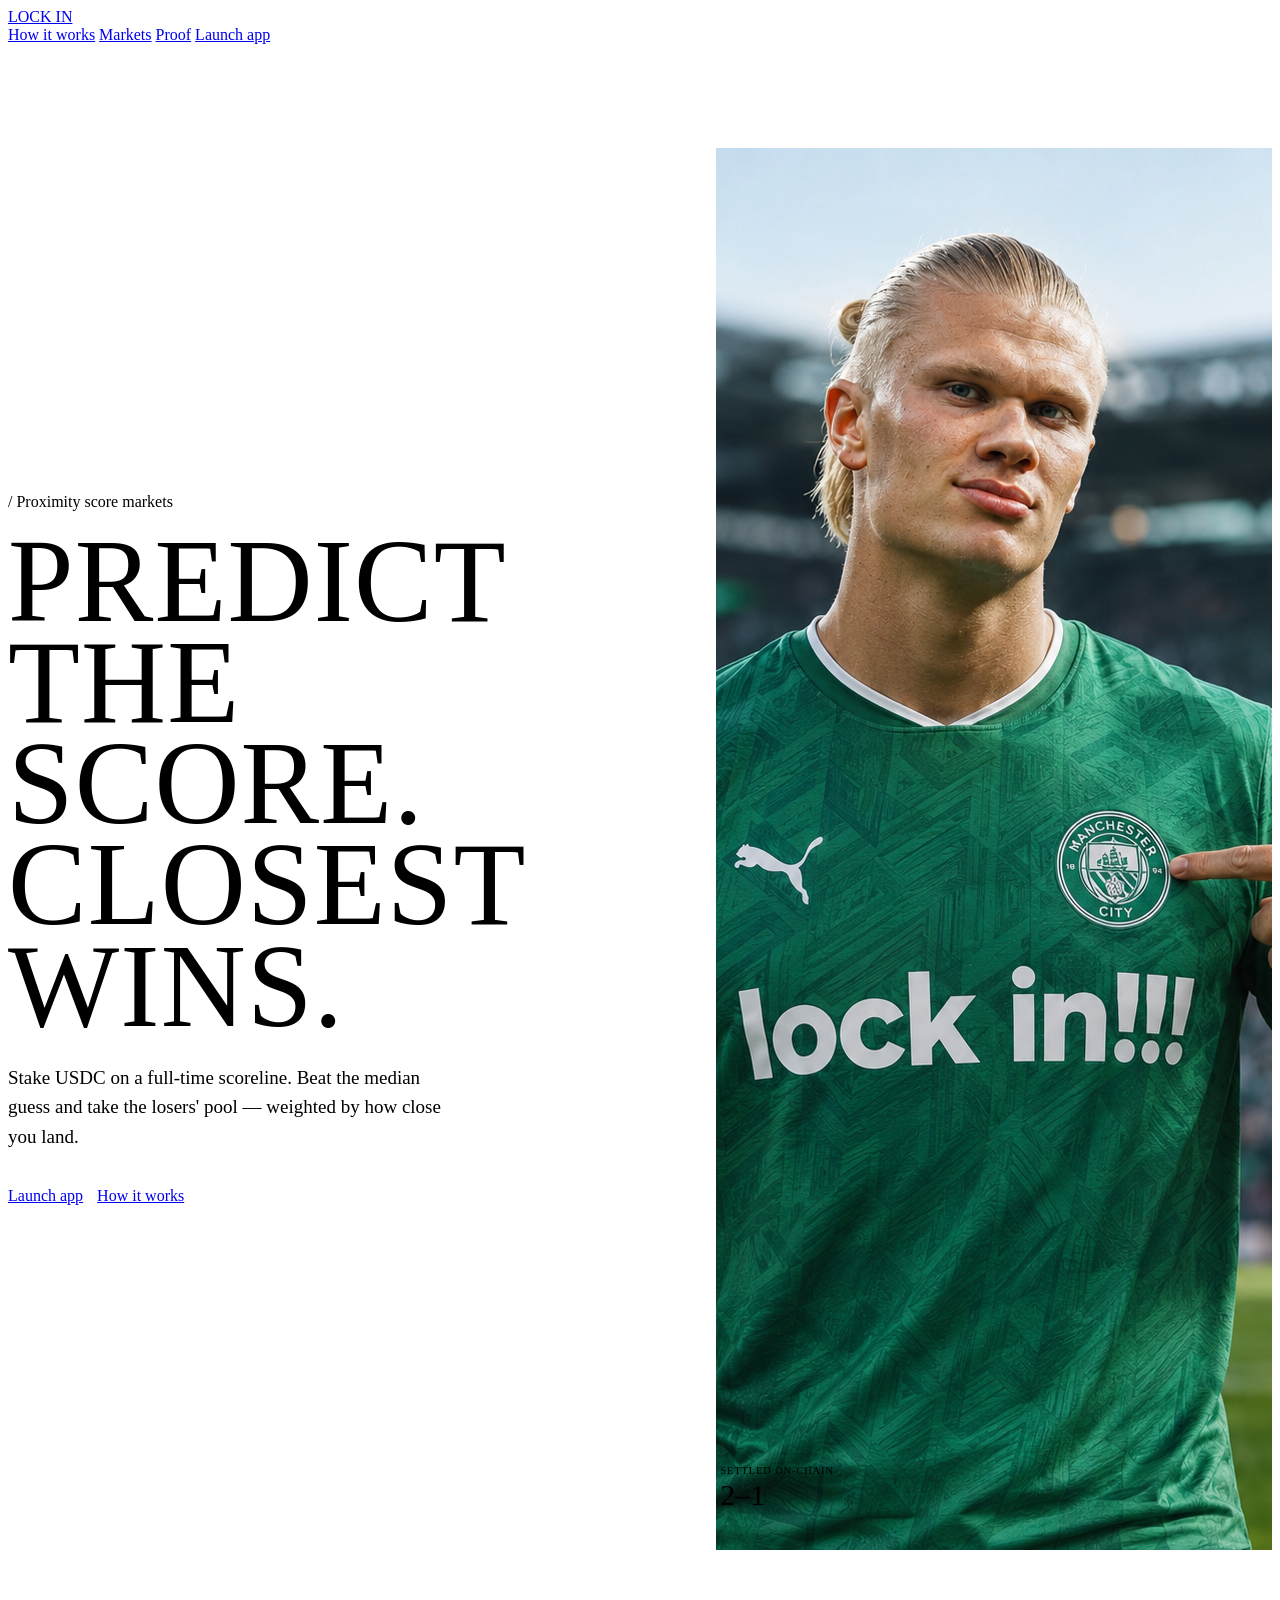
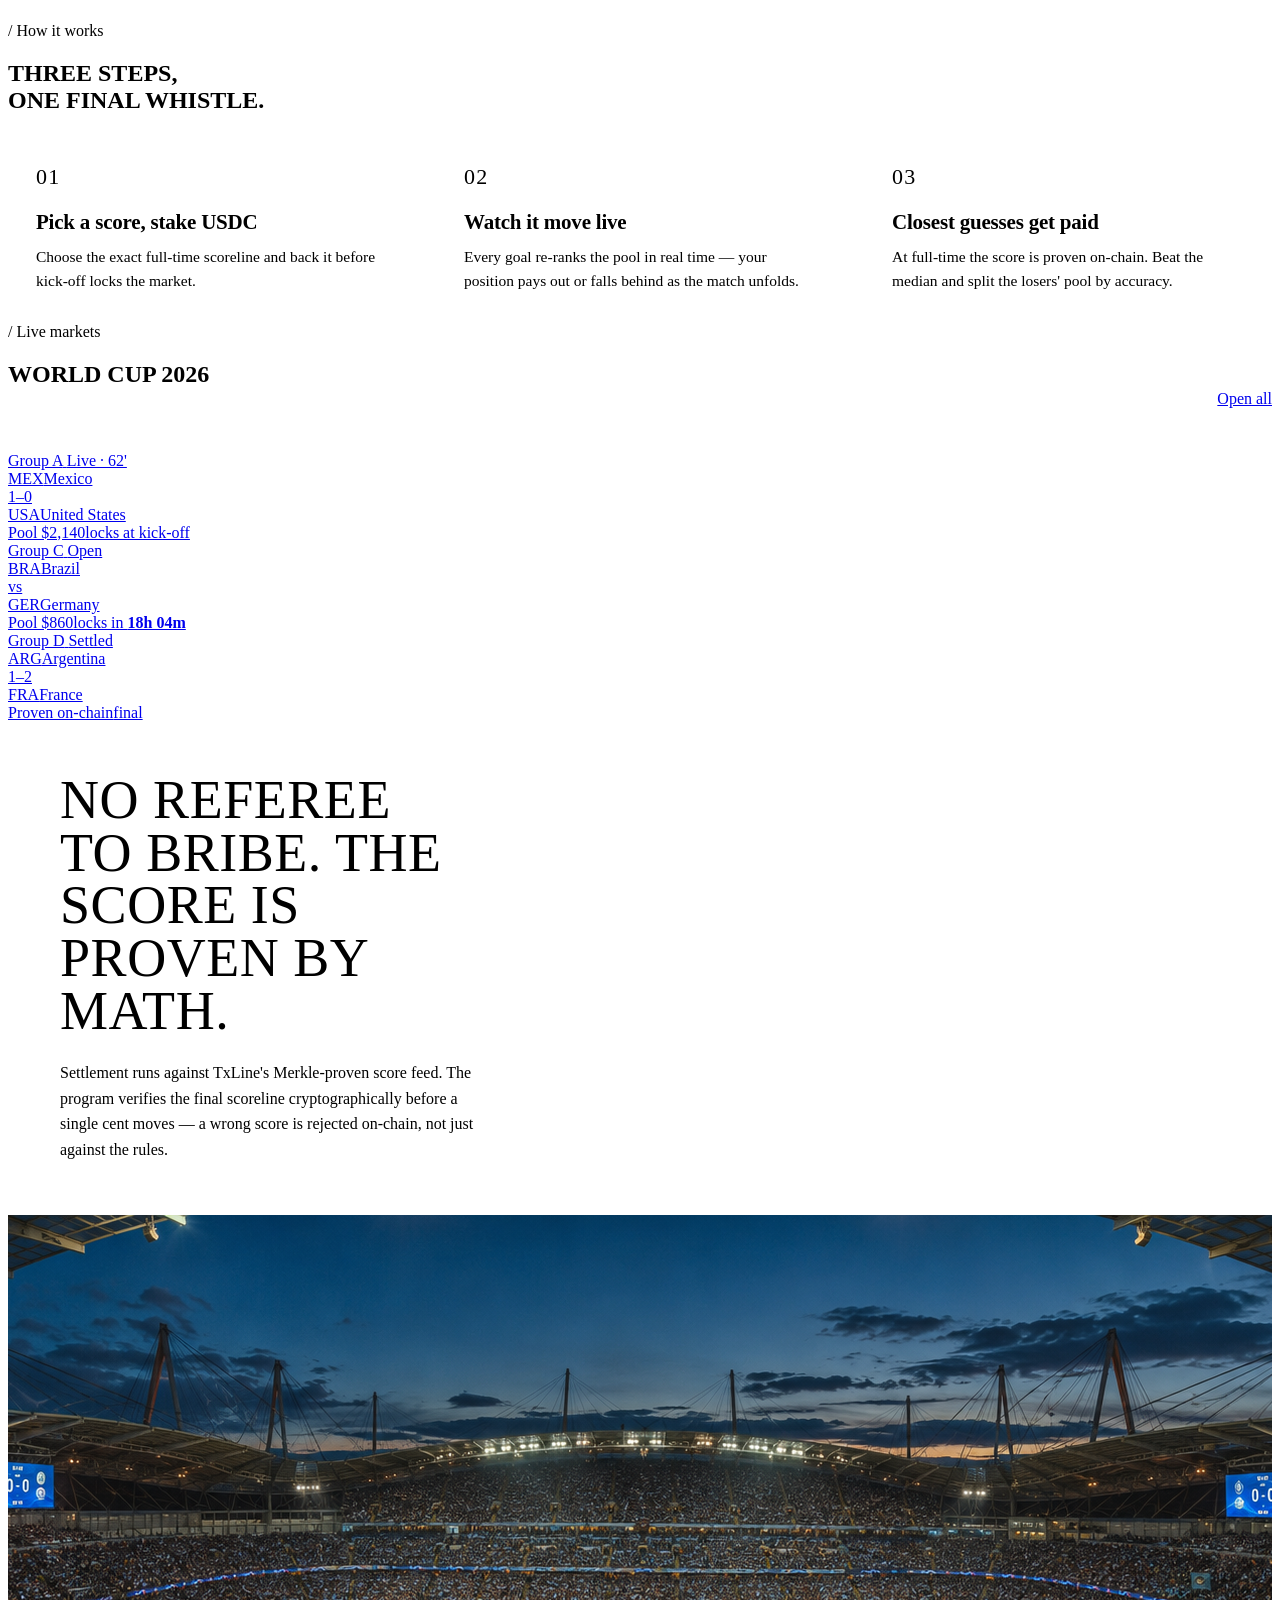
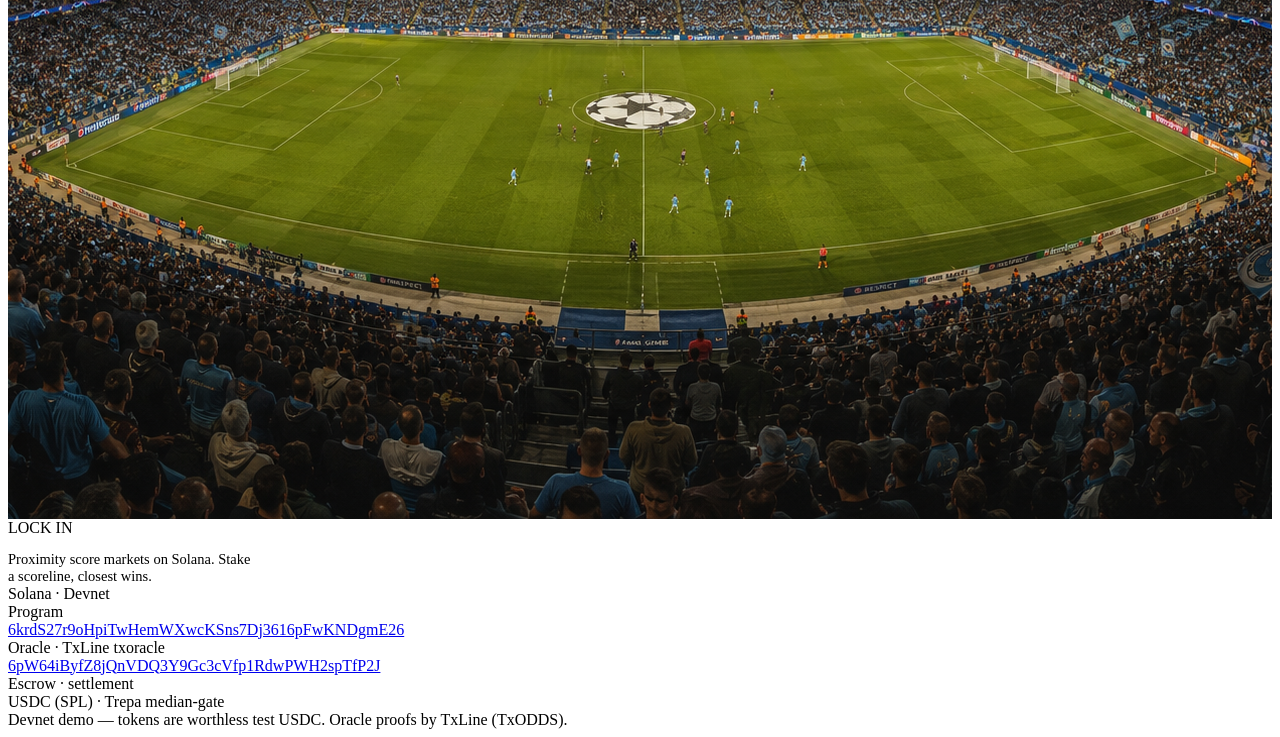
==== app/ui/index.html @ bae4a002 "Add hero + banner images, wire into landing - app/ui/img/hero.png (lock-in kit player) -> hero, 4:5 " ====
<!DOCTYPE html>
<html lang="en">
<head>
<meta charset="UTF-8">
<meta name="viewport" content="width=device-width, initial-scale=1.0">
<title>Lock In — predict the score, closest wins the pool</title>
<meta name="description" content="Stake USDC on a full-time football scoreline. Beat the median guess and win the losers' pool — settled trustlessly on Solana.">
<link rel="preconnect" href="https://fonts.googleapis.com">
<link rel="preconnect" href="https://api.fontshare.com" crossorigin>
<link href="https://fonts.googleapis.com/css2?family=Bebas+Neue&family=IBM+Plex+Mono:wght@400;500&display=swap" rel="stylesheet">
<link href="https://api.fontshare.com/v2/css?f[]=clash-display@400,500,600,700&display=swap" rel="stylesheet">
<link rel="stylesheet" href="style.css">
<style>
  /* ---------- hero ---------- */
  .hero{
    display:grid;grid-template-columns:1.08fr .92fr;gap:56px;align-items:center;
    padding:clamp(56px,9vw,104px) 0 clamp(40px,6vw,72px);
  }
  @media(max-width:880px){.hero{grid-template-columns:1fr;gap:36px;padding-top:52px;}}
  .hero h1{
    font-family:var(--display);font-weight:400;
    font-size:clamp(56px,9.2vw,124px);line-height:.86;letter-spacing:.01em;margin:20px 0 0;
  }
  .hero h1 .accent{color:var(--accent);}
  .hero .lede{
    color:var(--muted);font-size:clamp(16px,1.6vw,19px);line-height:1.55;
    margin:26px 0 0;max-width:440px;
  }
  .hero .cta-row{display:flex;gap:14px;flex-wrap:wrap;margin-top:36px;}
  .hero-art{position:relative;}
  .hero-art .ph{min-height:340px;}
  .hero-shot{width:100%;aspect-ratio:4/5;object-fit:cover;object-position:50% 30%;border-radius:var(--radius-lg);display:block;border:1px solid var(--line);}
  .banner-shot{width:100%;aspect-ratio:16/7;object-fit:cover;object-position:50% 42%;border-radius:var(--radius-lg);display:block;border:1px solid var(--line);}
  .hero-art .float-stat{
    position:absolute;left:-14px;bottom:26px;background:var(--surface);
    border:1px solid var(--line-2);border-radius:14px;padding:14px 18px;
  }
  .hero-art .float-stat .k{font-family:var(--mono);font-size:10.5px;letter-spacing:.08em;text-transform:uppercase;color:var(--muted);}
  .hero-art .float-stat .v{font-family:var(--display);font-size:30px;line-height:1;margin-top:4px;}
  .hero-art .float-stat .v .u{color:var(--accent);}
  @media(max-width:880px){.hero-art .float-stat{left:auto;right:16px;}}

  /* ---------- how it works ---------- */
  .steps{display:grid;grid-template-columns:repeat(3,1fr);gap:20px;}
  @media(max-width:820px){.steps{grid-template-columns:1fr;}}
  .step{background:var(--surface);border:1px solid var(--line);border-radius:var(--radius-lg);padding:30px 28px;}
  .step .n{font-family:var(--display);font-size:22px;color:var(--accent);letter-spacing:.06em;}
  .step h3{font-family:var(--sans);font-weight:600;font-size:21px;margin:20px 0 10px;letter-spacing:-.01em;}
  .step p{color:var(--muted);font-size:15.5px;line-height:1.55;margin:0;}

  /* ---------- proof statement ---------- */
  .proof-band{
    display:grid;grid-template-columns:1fr;gap:0;
    background:var(--surface);border:1px solid var(--line);border-radius:var(--radius-lg);
    padding:clamp(30px,5vw,52px);
  }
  .proof-band .big{
    font-family:var(--display);font-size:clamp(30px,4.5vw,54px);line-height:.98;letter-spacing:.01em;max-width:15ch;
  }
  .proof-band .big em{color:var(--accent);font-style:normal;}
  .proof-band p{color:var(--muted);font-size:16px;line-height:1.6;max-width:52ch;margin:22px 0 0;}

  /* section title block */
  .head-row{display:flex;align-items:flex-end;justify-content:space-between;gap:20px;margin-bottom:44px;flex-wrap:wrap;}
</style>
</head>
<body>

<nav class="nav">
  <div class="container nav-inner">
    <a href="index.html" class="logo"><span class="mark"></span>LOCK&nbsp;IN</a>
    <div class="nav-links">
      <a href="#how">How it works</a>
      <a href="#markets">Markets</a>
      <a href="#proof">Proof</a>
      <a class="btn ghost sm" href="app.html">Launch app</a>
    </div>
  </div>
</nav>

<!-- ============ HERO ============ -->
<header class="container hero">
  <div>
    <span class="eyebrow"><span class="tick">/</span> Proximity score markets</span>
    <h1>PREDICT THE<br>SCORE.<br><span class="accent">CLOSEST WINS.</span></h1>
    <p class="lede">Stake USDC on a full-time scoreline. Beat the median guess and take the losers' pool — weighted by how close you land.</p>
    <div class="cta-row">
      <a class="btn" href="app.html">Launch app</a>
      <a class="btn ghost" href="#how">How it works</a>
    </div>
  </div>

  <div class="hero-art reveal">
    <img class="hero-shot" src="img/hero.png" alt="Footballer in a green kit reading lock in" width="1122" height="1402">
    <div class="float-stat">
      <div class="k">Settled on-chain</div>
      <div class="v">2<span class="u">–</span>1</div>
    </div>
  </div>
</header>

<main class="container">

  <!-- ============ HOW IT WORKS ============ -->
  <section class="section" id="how">
    <div class="section-head reveal">
      <span class="eyebrow"><span class="tick">/</span> How it works</span>
      <h2 class="section-title">THREE STEPS,<br>ONE FINAL WHISTLE.</h2>
    </div>
    <div class="steps">
      <div class="step reveal">
        <div class="n">01</div>
        <h3>Pick a score, stake USDC</h3>
        <p>Choose the exact full-time scoreline and back it before kick-off locks the market.</p>
      </div>
      <div class="step reveal">
        <div class="n">02</div>
        <h3>Watch it move live</h3>
        <p>Every goal re-ranks the pool in real time — your position pays out or falls behind as the match unfolds.</p>
      </div>
      <div class="step reveal">
        <div class="n">03</div>
        <h3>Closest guesses get paid</h3>
        <p>At full-time the score is proven on-chain. Beat the median and split the losers' pool by accuracy.</p>
      </div>
    </div>
  </section>

  <!-- ============ MARKETS PREVIEW ============ -->
  <section class="section" id="markets">
    <div class="head-row reveal">
      <div>
        <span class="eyebrow"><span class="tick">/</span> Live markets</span>
        <h2 class="section-title">WORLD CUP 2026</h2>
      </div>
      <a class="btn ghost sm" href="app.html">Open all</a>
    </div>
    <div class="match-grid">

      <a class="match reveal" href="app.html">
        <div class="match-top">
          <span class="match-comp">Group A</span>
          <span class="pill live"><span class="dot"></span>Live · 62'</span>
        </div>
        <div class="match-teams">
          <div class="match-side"><span class="crest">MEX</span><span class="tname">Mexico</span></div>
          <div class="match-score">1<span class="sep">–</span>0</div>
          <div class="match-side away"><span class="crest">USA</span><span class="tname">United States</span></div>
        </div>
        <div class="match-foot"><span>Pool $2,140</span><span class="countdown">locks at kick-off</span></div>
      </a>

      <a class="match reveal" href="app.html">
        <div class="match-top">
          <span class="match-comp">Group C</span>
          <span class="pill open"><span class="dot"></span>Open</span>
        </div>
        <div class="match-teams">
          <div class="match-side"><span class="crest">BRA</span><span class="tname">Brazil</span></div>
          <div class="match-score tbd">vs</div>
          <div class="match-side away"><span class="crest">GER</span><span class="tname">Germany</span></div>
        </div>
        <div class="match-foot"><span>Pool $860</span><span class="countdown">locks in <b data-countdown="+18h">18h 04m</b></span></div>
      </a>

      <a class="match reveal" href="app.html">
        <div class="match-top">
          <span class="match-comp">Group D</span>
          <span class="pill settled"><span class="dot"></span>Settled</span>
        </div>
        <div class="match-teams">
          <div class="match-side"><span class="crest">ARG</span><span class="tname">Argentina</span></div>
          <div class="match-score">1<span class="sep">–</span>2</div>
          <div class="match-side away"><span class="crest">FRA</span><span class="tname">France</span></div>
        </div>
        <div class="match-foot"><span>Proven on-chain</span><span class="countdown">final</span></div>
      </a>

    </div>
  </section>

  <!-- ============ PROOF ============ -->
  <section class="section" id="proof">
    <div class="proof-band reveal">
      <div class="big">NO REFEREE TO BRIBE. THE SCORE IS <em>PROVEN BY MATH.</em></div>
      <p>Settlement runs against TxLine's Merkle-proven score feed. The program verifies the final scoreline cryptographically before a single cent moves — a wrong score is rejected on-chain, not just against the rules.</p>
    </div>
  </section>

  <!-- ============ BANNER ============ -->
  <section class="section reveal">
    <img class="banner-shot" src="img/banner.png" alt="Floodlit stadium packed with fans on matchday" width="1739" height="904">
  </section>

</main>

<!-- ============ FOOTER (network + contract addresses live here) ============ -->
<footer class="footer">
  <div class="container">
    <div class="footer-top">
      <div>
        <div class="logo"><span class="mark"></span>LOCK&nbsp;IN</div>
        <p style="color:var(--muted);font-size:14.5px;max-width:34ch;margin:14px 0 0;">Proximity score markets on Solana. Stake a scoreline, closest wins.</p>
      </div>
      <span class="net-pill">Solana · Devnet</span>
    </div>

    <div class="chain-refs">
      <div class="chain-ref">
        <div class="k">Program</div>
        <a href="https://explorer.solana.com/address/6krdS27r9oHpiTwHemWXwcKSns7Dj3616pFwKNDgmE26?cluster=devnet" target="_blank" rel="noopener">6krdS27r9oHpiTwHemWXwcKSns7Dj3616pFwKNDgmE26</a>
      </div>
      <div class="chain-ref">
        <div class="k">Oracle · TxLine txoracle</div>
        <a href="https://explorer.solana.com/address/6pW64iByfZ8jQnVDQ3Y9Gc3cVfp1RdwPWH2spTfP2J?cluster=devnet" target="_blank" rel="noopener">6pW64iByfZ8jQnVDQ3Y9Gc3cVfp1RdwPWH2spTfP2J</a>
      </div>
      <div class="chain-ref">
        <div class="k">Escrow · settlement</div>
        <span class="addr">USDC (SPL) · Trepa median-gate</span>
      </div>
    </div>

    <div class="footer-legal">Devnet demo — tokens are worthless test USDC. Oracle proofs by TxLine (TxODDS).</div>
  </div>
</footer>

<script>
  /* scroll reveal (progressive enhancement) */
  document.documentElement.classList.add('has-js');
  const io=new IntersectionObserver((es)=>{es.forEach(e=>{if(e.isIntersecting){e.target.classList.add('in');io.unobserve(e.target);}});},{threshold:.12,rootMargin:'0px 0px -8% 0px'});
  document.querySelectorAll('.reveal').forEach((el,i)=>{el.style.transitionDelay=(i%3*70)+'ms';io.observe(el);});
</script>
</body>
</html>
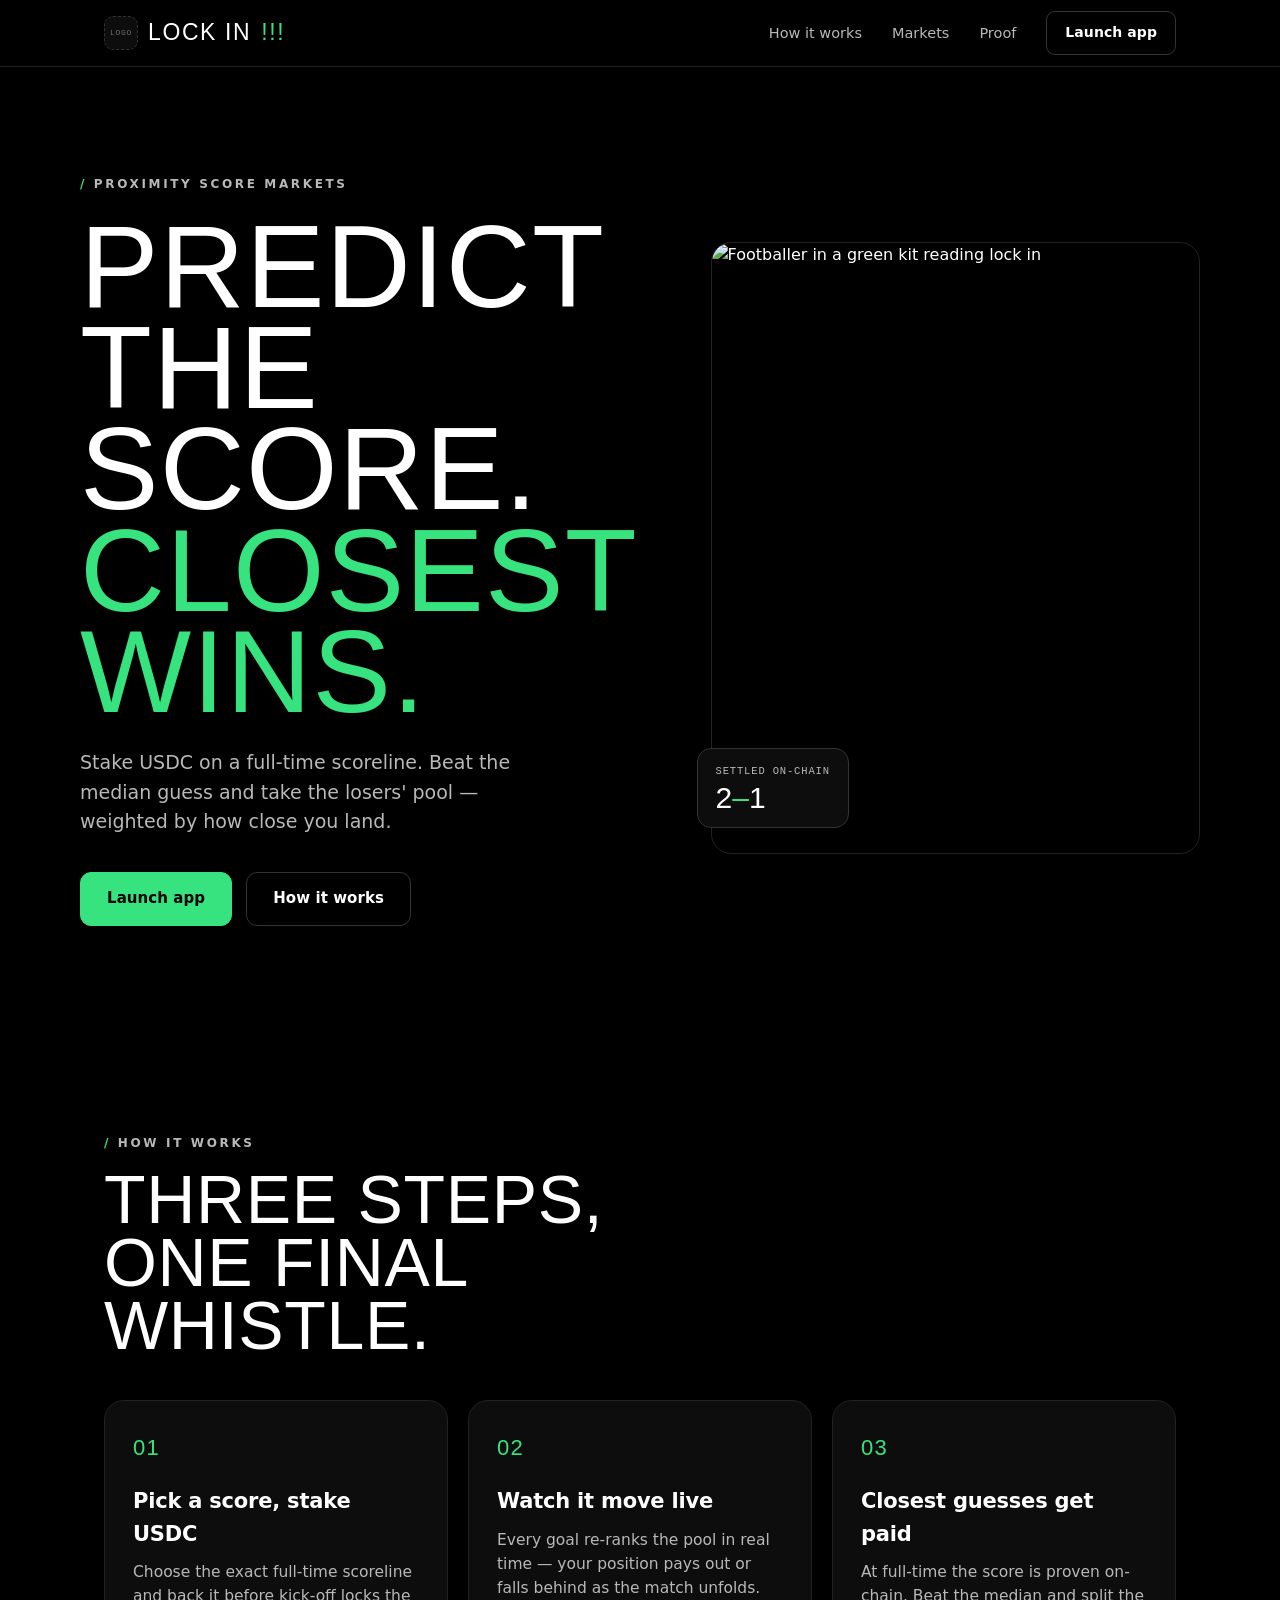
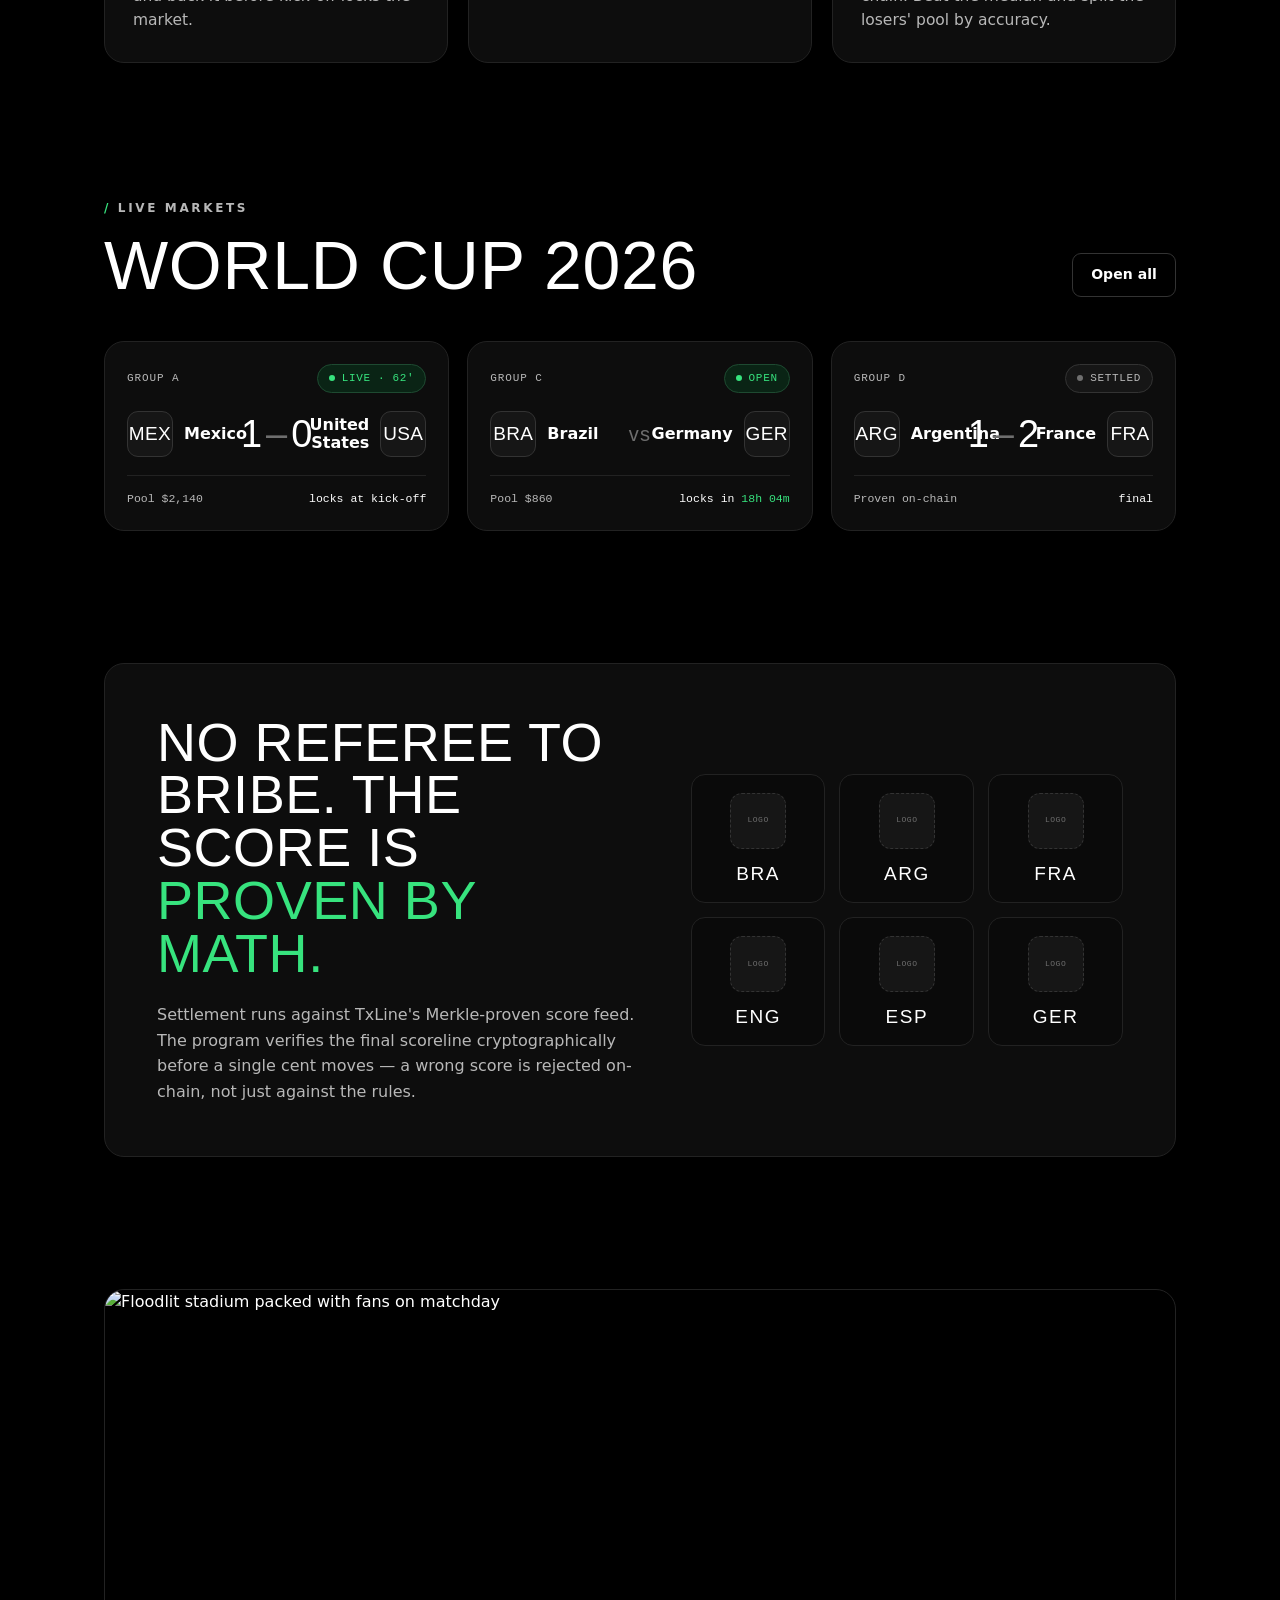
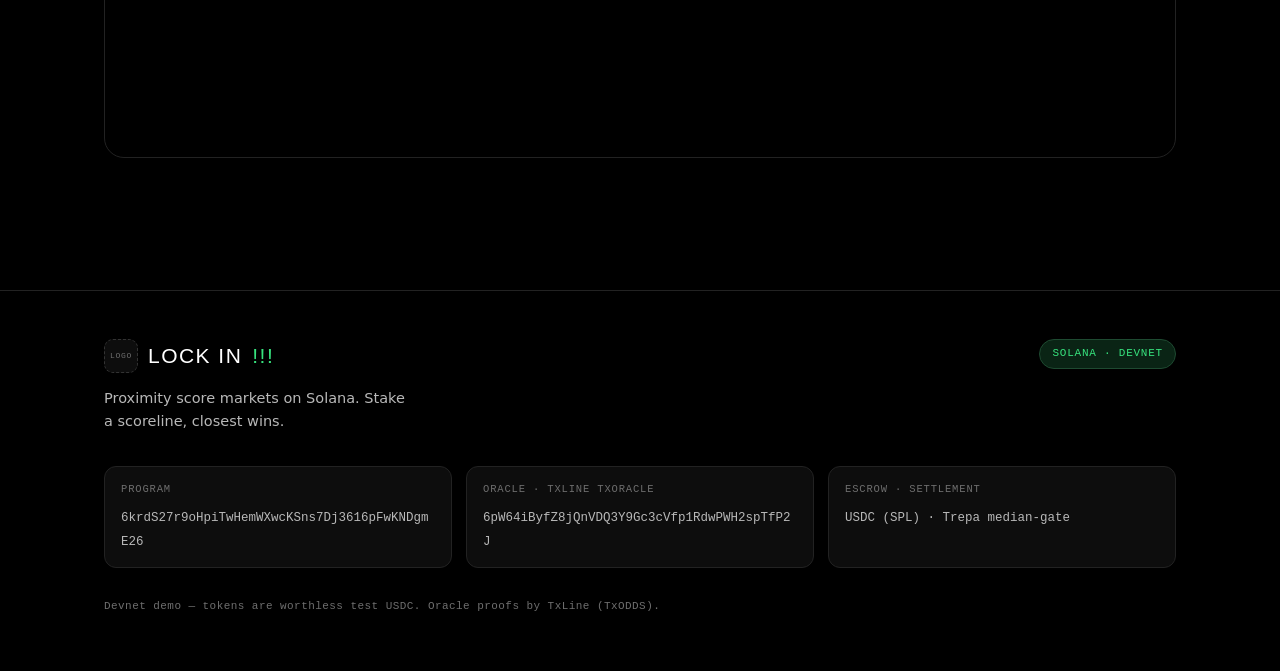
==== commit 7bc89974: "UI revamp: pure black/white/green, page split, LOCKIN button, live WC markets - palette: bg #000, te" ====
--- a/app/ui/index.html
+++ b/app/ui/index.html
@@ -29,8 +29,8 @@
   .hero .cta-row{display:flex;gap:14px;flex-wrap:wrap;margin-top:36px;}
   .hero-art{position:relative;}
   .hero-art .ph{min-height:340px;}
-  .hero-shot{width:100%;aspect-ratio:4/5;object-fit:cover;object-position:50% 30%;border-radius:var(--radius-lg);display:block;border:1px solid var(--line);}
-  .banner-shot{width:100%;aspect-ratio:16/7;object-fit:cover;object-position:50% 42%;border-radius:var(--radius-lg);display:block;border:1px solid var(--line);}
+  .hero-shot{width:100%;height:auto;aspect-ratio:4/5;object-fit:cover;object-position:50% 30%;border-radius:var(--radius-lg);display:block;border:1px solid var(--line);}
+  .banner-shot{width:100%;height:auto;aspect-ratio:16/7;object-fit:cover;object-position:50% 42%;border-radius:var(--radius-lg);display:block;border:1px solid var(--line);}
   .hero-art .float-stat{
     position:absolute;left:-14px;bottom:26px;background:var(--surface);
     border:1px solid var(--line-2);border-radius:14px;padding:14px 18px;
@@ -48,17 +48,31 @@
   .step h3{font-family:var(--sans);font-weight:600;font-size:21px;margin:20px 0 10px;letter-spacing:-.01em;}
   .step p{color:var(--muted);font-size:15.5px;line-height:1.55;margin:0;}
 
-  /* ---------- proof statement ---------- */
+  /* ---------- proof statement + country cards ---------- */
   .proof-band{
-    display:grid;grid-template-columns:1fr;gap:0;
+    display:grid;grid-template-columns:1.05fr .95fr;gap:clamp(30px,5vw,56px);align-items:center;
     background:var(--surface);border:1px solid var(--line);border-radius:var(--radius-lg);
     padding:clamp(30px,5vw,52px);
   }
+  @media(max-width:820px){.proof-band{grid-template-columns:1fr;}}
   .proof-band .big{
     font-family:var(--display);font-size:clamp(30px,4.5vw,54px);line-height:.98;letter-spacing:.01em;max-width:15ch;
   }
   .proof-band .big em{color:var(--accent);font-style:normal;}
   .proof-band p{color:var(--muted);font-size:16px;line-height:1.6;max-width:52ch;margin:22px 0 0;}
+  .nation-grid{display:grid;grid-template-columns:repeat(3,1fr);gap:14px;}
+  @media(max-width:520px){.nation-grid{grid-template-columns:repeat(3,1fr);gap:10px;}}
+  .nation{
+    display:flex;flex-direction:column;align-items:center;gap:10px;
+    background:var(--bg-2);border:1px solid var(--line);border-radius:14px;padding:18px 10px 14px;
+  }
+  .nation .flag-ph{
+    width:56px;height:56px;border-radius:12px;border:1px dashed var(--line-2);
+    background:var(--surface-2);display:flex;align-items:center;justify-content:center;
+    font-family:var(--mono);font-size:8px;letter-spacing:.06em;color:var(--muted-2);overflow:hidden;
+  }
+  .nation .flag-ph img{width:100%;height:100%;object-fit:contain;padding:6px;}
+  .nation .ncode{font-family:var(--display);font-size:19px;letter-spacing:.08em;color:var(--text);}
 
   /* section title block */
   .head-row{display:flex;align-items:flex-end;justify-content:space-between;gap:20px;margin-bottom:44px;flex-wrap:wrap;}
@@ -68,7 +82,7 @@
 
 <nav class="nav">
   <div class="container nav-inner">
-    <a href="index.html" class="logo"><span class="mark"></span>LOCK&nbsp;IN</a>
+    <a href="index.html" class="logo"><span class="logo-mark"><img src="img/logo.png" alt="" onerror="this.replaceWith('LOGO')"></span>LOCK&nbsp;IN<span class="bang">!!!</span></a>
     <div class="nav-links">
       <a href="#how">How it works</a>
       <a href="#markets">Markets</a>
@@ -91,7 +105,7 @@
   </div>
 
   <div class="hero-art reveal">
-    <img class="hero-shot" src="img/hero.png" alt="Footballer in a green kit reading lock in" width="1122" height="1402">
+    <img class="hero-shot" src="img/hero.jpg" alt="Footballer in a green kit reading lock in" width="1000" height="1250">
     <div class="float-stat">
       <div class="k">Settled on-chain</div>
       <div class="v">2<span class="u">–</span>1</div>
@@ -182,14 +196,25 @@
   <!-- ============ PROOF ============ -->
   <section class="section" id="proof">
     <div class="proof-band reveal">
-      <div class="big">NO REFEREE TO BRIBE. THE SCORE IS <em>PROVEN BY MATH.</em></div>
-      <p>Settlement runs against TxLine's Merkle-proven score feed. The program verifies the final scoreline cryptographically before a single cent moves — a wrong score is rejected on-chain, not just against the rules.</p>
+      <div>
+        <div class="big">NO REFEREE TO BRIBE. THE SCORE IS <em>PROVEN BY MATH.</em></div>
+        <p>Settlement runs against TxLine's Merkle-proven score feed. The program verifies the final scoreline cryptographically before a single cent moves — a wrong score is rejected on-chain, not just against the rules.</p>
+      </div>
+      <!-- country logo placeholders — drop img/flag/<code>.png (bra.png, arg.png, …) -->
+      <div class="nation-grid">
+        <div class="nation"><span class="flag-ph"><img src="img/flag/bra.png" alt="" onerror="this.replaceWith('LOGO')"></span><span class="ncode">BRA</span></div>
+        <div class="nation"><span class="flag-ph"><img src="img/flag/arg.png" alt="" onerror="this.replaceWith('LOGO')"></span><span class="ncode">ARG</span></div>
+        <div class="nation"><span class="flag-ph"><img src="img/flag/fra.png" alt="" onerror="this.replaceWith('LOGO')"></span><span class="ncode">FRA</span></div>
+        <div class="nation"><span class="flag-ph"><img src="img/flag/eng.png" alt="" onerror="this.replaceWith('LOGO')"></span><span class="ncode">ENG</span></div>
+        <div class="nation"><span class="flag-ph"><img src="img/flag/esp.png" alt="" onerror="this.replaceWith('LOGO')"></span><span class="ncode">ESP</span></div>
+        <div class="nation"><span class="flag-ph"><img src="img/flag/ger.png" alt="" onerror="this.replaceWith('LOGO')"></span><span class="ncode">GER</span></div>
+      </div>
     </div>
   </section>
 
   <!-- ============ BANNER ============ -->
   <section class="section reveal">
-    <img class="banner-shot" src="img/banner.png" alt="Floodlit stadium packed with fans on matchday" width="1739" height="904">
+    <img class="banner-shot" src="img/banner.jpg" alt="Floodlit stadium packed with fans on matchday" width="1600" height="700">
   </section>
 
 </main>
@@ -199,7 +224,7 @@
   <div class="container">
     <div class="footer-top">
       <div>
-        <div class="logo"><span class="mark"></span>LOCK&nbsp;IN</div>
+        <div class="logo"><span class="logo-mark"><img src="img/logo.png" alt="" onerror="this.replaceWith('LOGO')"></span>LOCK&nbsp;IN<span class="bang">!!!</span></div>
         <p style="color:var(--muted);font-size:14.5px;max-width:34ch;margin:14px 0 0;">Proximity score markets on Solana. Stake a scoreline, closest wins.</p>
       </div>
       <span class="net-pill">Solana · Devnet</span>
--- a/app/ui/style.css
+++ b/app/ui/style.css
@@ -0,0 +1,226 @@
+/* ============================================================
+   LOCK IN — design system
+   Identity: stadium scoreboard × trading terminal.
+   Rules: near-black + ONE green accent. No gradients. No glows.
+   Type: Bebas Neue (display) · Clash Display (writeups) · mono (data).
+   ============================================================ */
+
+:root{
+  /* --- surfaces: pure black, neutral grays (no green cast) --- */
+  --bg:#000000;
+  --bg-2:#0A0A0A;
+  --surface:#0D0D0D;
+  --surface-2:#161616;
+  --line:#222222;
+  --line-2:#333333;
+
+  /* --- ink: pure white + neutral grays --- */
+  --text:#FFFFFF;
+  --muted:#B8B8B8;
+  --muted-2:#6E6E6E;
+
+  /* --- the one accent --- */
+  --accent:#37E37E;
+  --accent-ink:#000000;
+  --accent-dim:#0A2415;      /* flat green tint fill, not a glow */
+  --accent-line:#1E4A31;
+
+  /* --- functional (lost state) — stays on the black/white/green palette --- */
+  --loss:#FFFFFF;
+  --loss-dim:#1C1C1C;
+
+  /* --- type --- */
+  --display:'Bebas Neue',sans-serif;
+  --sans:'Clash Display','Clash Display Placeholder',system-ui,sans-serif;
+  --mono:'IBM Plex Mono',ui-monospace,monospace;
+
+  /* --- rhythm --- */
+  --gap-section:clamp(72px,12vw,132px);
+  --radius:14px;
+  --radius-lg:20px;
+  --maxw:1120px;
+}
+
+*{box-sizing:border-box;}
+html{scroll-behavior:smooth;}
+body{
+  margin:0;background:var(--bg);color:var(--text);
+  font-family:var(--sans);font-weight:500;font-size:16px;line-height:1.55;
+  -webkit-font-smoothing:antialiased;text-rendering:optimizeLegibility;
+}
+a{color:inherit;text-decoration:none;}
+img{max-width:100%;display:block;}
+.container{max-width:var(--maxw);margin:0 auto;padding:0 24px;}
+.mono{font-family:var(--mono);}
+
+/* ---------- type primitives ---------- */
+.display{font-family:var(--display);font-weight:400;letter-spacing:.012em;line-height:.9;}
+.eyebrow{
+  font-family:var(--sans);font-weight:600;font-size:12px;letter-spacing:.22em;
+  text-transform:uppercase;color:var(--muted);
+}
+.eyebrow .tick{color:var(--accent);}
+h1,h2,h3{margin:0;}
+
+.section-title{
+  font-family:var(--display);font-weight:400;font-size:clamp(38px,5.5vw,68px);
+  line-height:.92;letter-spacing:.01em;margin:14px 0 0;
+}
+
+/* ---------- nav ---------- */
+.nav{
+  position:sticky;top:0;z-index:60;
+  background:rgba(0,0,0,.72);backdrop-filter:blur(14px) saturate(140%);
+  border-bottom:1px solid var(--line);
+}
+.nav-inner{display:flex;align-items:center;justify-content:space-between;height:66px;}
+.logo{display:flex;align-items:center;gap:10px;font-family:var(--display);font-size:23px;letter-spacing:.07em;color:var(--text);}
+.logo .bang{color:var(--accent);}
+/* logo placeholder — drop img/logo.png and it replaces the LOGO box automatically */
+.logo-mark{
+  display:inline-flex;align-items:center;justify-content:center;flex-shrink:0;
+  width:34px;height:34px;border-radius:9px;border:1px dashed var(--line-2);
+  background:var(--surface);font-family:var(--mono);font-size:8px;letter-spacing:.08em;
+  color:var(--muted-2);overflow:hidden;
+}
+.logo-mark img{width:100%;height:100%;object-fit:contain;}
+.nav-links{display:flex;align-items:center;gap:30px;font-size:14.5px;font-weight:500;}
+.nav-links a{color:var(--muted);transition:color .16s;}
+.nav-links a:hover{color:var(--text);}
+
+/* ---------- buttons ---------- */
+.btn{
+  display:inline-flex;align-items:center;justify-content:center;
+  font-family:var(--sans);font-weight:600;font-size:15px;letter-spacing:.005em;
+  padding:14px 26px;border-radius:11px;border:1px solid var(--accent);cursor:pointer;
+  background:var(--accent);color:var(--accent-ink);
+  transition:transform .12s ease,background .16s ease,border-color .16s ease,color .16s ease;
+  -webkit-tap-highlight-color:transparent;
+}
+.btn:hover{background:transparent;color:var(--accent);}
+.btn:active{transform:translateY(1px);}
+.btn.ghost{background:transparent;color:var(--text);border-color:var(--line-2);}
+.btn.ghost:hover{border-color:var(--text);color:var(--text);}
+.btn.sm{padding:10px 18px;font-size:14px;border-radius:9px;}
+.btn.block{width:100%;}
+.btn:disabled{opacity:.4;cursor:not-allowed;transform:none;}
+
+/* ---------- sections ---------- */
+.section{padding-top:var(--gap-section);}
+.section-head{max-width:640px;margin-bottom:44px;}
+.section-head p{color:var(--muted);font-size:16.5px;margin:16px 0 0;}
+
+/* ---------- generic card ---------- */
+.card{
+  background:var(--surface);border:1px solid var(--line);border-radius:var(--radius-lg);
+  padding:26px;transition:border-color .18s ease,transform .18s ease;
+}
+
+/* ---------- image placeholders (flat, no gradient) ---------- */
+.ph{
+  position:relative;display:flex;flex-direction:column;align-items:center;justify-content:center;gap:8px;
+  background:var(--bg-2);border:1px solid var(--line);border-radius:var(--radius-lg);
+  overflow:hidden;color:var(--muted-2);
+}
+.ph::before{
+  content:'';position:absolute;inset:12px;border:1px dashed var(--line-2);border-radius:12px;pointer-events:none;
+}
+.ph .ph-cap{font-family:var(--mono);font-size:11px;letter-spacing:.06em;color:var(--muted-2);z-index:1;text-align:center;padding:0 16px;}
+.ph .ph-tag{font-family:var(--display);font-size:34px;color:var(--line-2);letter-spacing:.05em;z-index:1;}
+.ph.hero-img{aspect-ratio:4/5;width:100%;}
+.ph.banner{aspect-ratio:16/5;width:100%;}
+
+/* team crest placeholder — clean monogram, no emoji */
+.crest{
+  display:inline-flex;align-items:center;justify-content:center;
+  width:46px;height:46px;border-radius:11px;border:1px solid var(--line-2);
+  background:var(--surface-2);font-family:var(--display);font-size:19px;
+  letter-spacing:.02em;color:var(--text);flex-shrink:0;
+}
+.crest.lg{width:60px;height:60px;font-size:25px;border-radius:14px;}
+
+/* ---------- match card ---------- */
+.match-grid{display:grid;grid-template-columns:repeat(3,minmax(0,1fr));gap:18px;}
+@media(max-width:820px){.match-grid{grid-template-columns:1fr;}}
+
+.match{
+  background:var(--surface);border:1px solid var(--line);border-radius:var(--radius-lg);
+  padding:22px;cursor:pointer;display:flex;flex-direction:column;gap:18px;
+  transition:border-color .18s ease,transform .18s ease,background .18s ease;
+}
+.match:hover{border-color:var(--line-2);transform:translateY(-3px);}
+.match.is-selected{border-color:var(--accent-line);background:var(--bg-2);}
+.match-top{display:flex;align-items:center;justify-content:space-between;}
+.match-comp{font-family:var(--mono);font-size:11px;letter-spacing:.08em;text-transform:uppercase;color:var(--muted);}
+.match-teams{display:flex;align-items:center;gap:16px;}
+.match-side{display:flex;align-items:center;gap:11px;flex:1;min-width:0;}
+.match-side.away{flex-direction:row-reverse;text-align:right;}
+.match-side .tname{font-family:var(--sans);font-weight:600;font-size:16px;line-height:1.1;}
+.match-score{
+  font-family:var(--display);font-size:38px;line-height:1;color:var(--text);
+  min-width:66px;text-align:center;
+}
+.match-score .sep{color:var(--muted-2);margin:0 4px;}
+.match-score.tbd{font-size:20px;color:var(--muted-2);letter-spacing:.06em;}
+.match-foot{display:flex;align-items:center;justify-content:space-between;
+  border-top:1px solid var(--line);padding-top:14px;font-family:var(--mono);font-size:11.5px;color:var(--muted);}
+
+/* ---------- status pills / badges ---------- */
+.pill{
+  display:inline-flex;align-items:center;gap:7px;
+  font-family:var(--mono);font-size:11px;letter-spacing:.06em;text-transform:uppercase;
+  padding:5px 11px;border-radius:20px;border:1px solid var(--line-2);color:var(--muted);background:var(--surface-2);
+}
+.pill .dot{width:6px;height:6px;border-radius:50%;background:var(--muted);}
+.pill.live{color:var(--accent);border-color:var(--accent-line);background:var(--accent-dim);}
+.pill.live .dot{background:var(--accent);animation:blink 1.5s ease-in-out infinite;}
+.pill.open{color:var(--accent);border-color:var(--accent-line);background:var(--accent-dim);}
+.pill.open .dot{background:var(--accent);}
+.pill.settled{color:var(--muted);}
+.pill.settled .dot{background:var(--muted-2);}
+.pill.void{color:var(--loss);border-color:var(--loss-dim);background:var(--loss-dim);}
+.pill.void .dot{background:var(--loss);}
+@keyframes blink{0%,100%{opacity:1;}50%{opacity:.35;}}
+
+.countdown{font-family:var(--mono);font-size:11.5px;color:var(--text);}
+.countdown b{color:var(--accent);font-weight:500;}
+
+/* ---------- footer ---------- */
+.footer{border-top:1px solid var(--line);margin-top:var(--gap-section);padding:48px 0 56px;}
+.footer-top{display:flex;justify-content:space-between;flex-wrap:wrap;gap:24px;align-items:flex-start;margin-bottom:34px;}
+.footer .logo{font-size:21px;}
+.footer .net-pill{
+  font-family:var(--mono);font-size:11px;letter-spacing:.07em;color:var(--accent);
+  background:var(--accent-dim);border:1px solid var(--accent-line);padding:5px 12px;border-radius:20px;text-transform:uppercase;
+}
+.chain-refs{display:grid;grid-template-columns:repeat(auto-fit,minmax(230px,1fr));gap:14px;}
+.chain-ref{background:var(--surface);border:1px solid var(--line);border-radius:12px;padding:14px 16px;}
+.chain-ref .k{font-family:var(--mono);font-size:10.5px;letter-spacing:.08em;text-transform:uppercase;color:var(--muted-2);margin-bottom:6px;}
+.chain-ref a,.chain-ref span.addr{font-family:var(--mono);font-size:12.5px;color:var(--muted);word-break:break-all;transition:color .15s;}
+.chain-ref a:hover{color:var(--accent);}
+.footer-legal{margin-top:30px;font-family:var(--mono);font-size:11px;color:var(--muted-2);letter-spacing:.04em;}
+
+/* ---------- scroll reveal (progressive enhancement: visible without JS) ---------- */
+.reveal{transition:opacity .7s ease,transform .7s cubic-bezier(.2,.8,.2,1);}
+html.has-js .reveal{opacity:0;transform:translateY(18px);}
+html.has-js .reveal.in{opacity:1;transform:none;}
+
+@media(prefers-reduced-motion:reduce){
+  *{animation:none!important;scroll-behavior:auto!important;}
+  .reveal{opacity:1;transform:none;transition:none;}
+}
+
+/* ---------- responsive nav ---------- */
+@media(max-width:680px){
+  .nav-links a:not(.btn){display:none;}
+  .nav-links{gap:12px;}
+  .container{padding:0 18px;}
+}
+
+/* ---------- small screens: keep match cards inside the viewport ---------- */
+@media(max-width:520px){
+  .match{padding:18px;}
+  .match-teams{gap:10px;}
+  .match-score{min-width:48px;font-size:30px;}
+  .match-side .tname{font-size:14px;}
+}
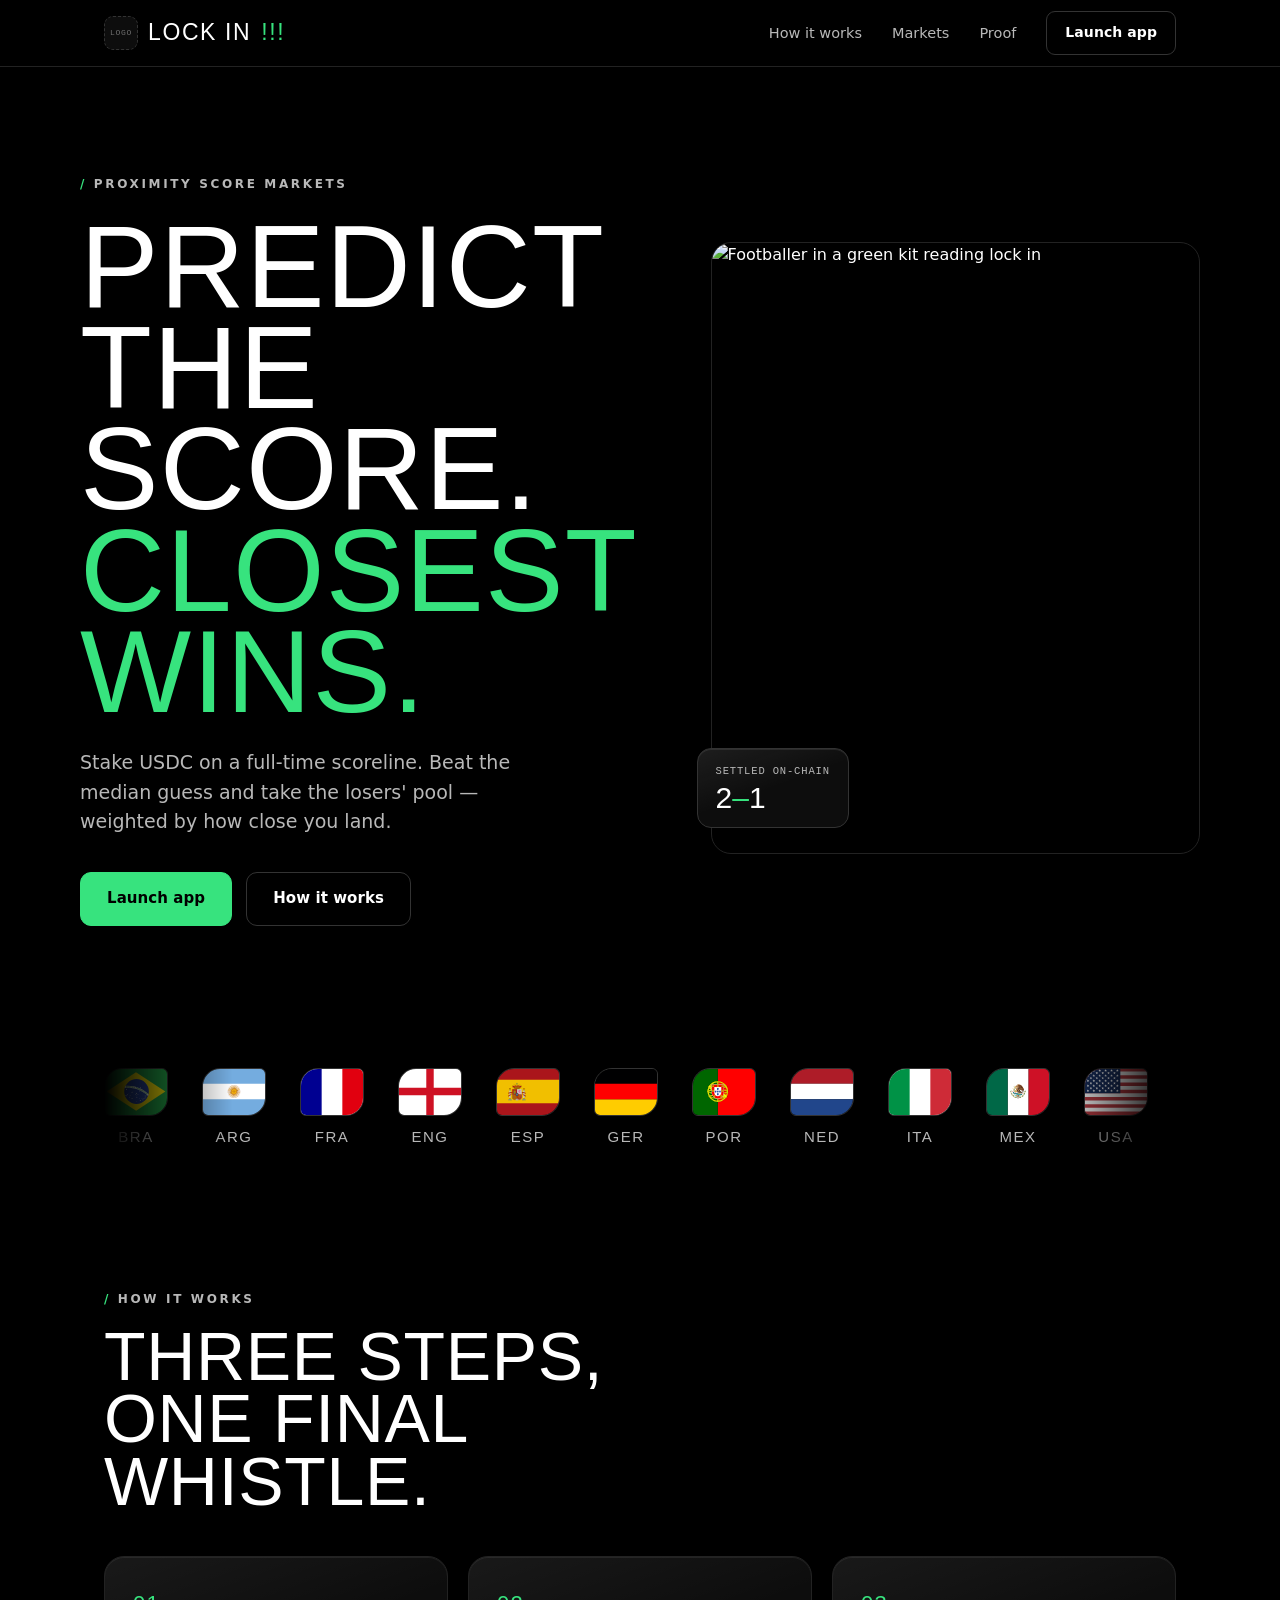
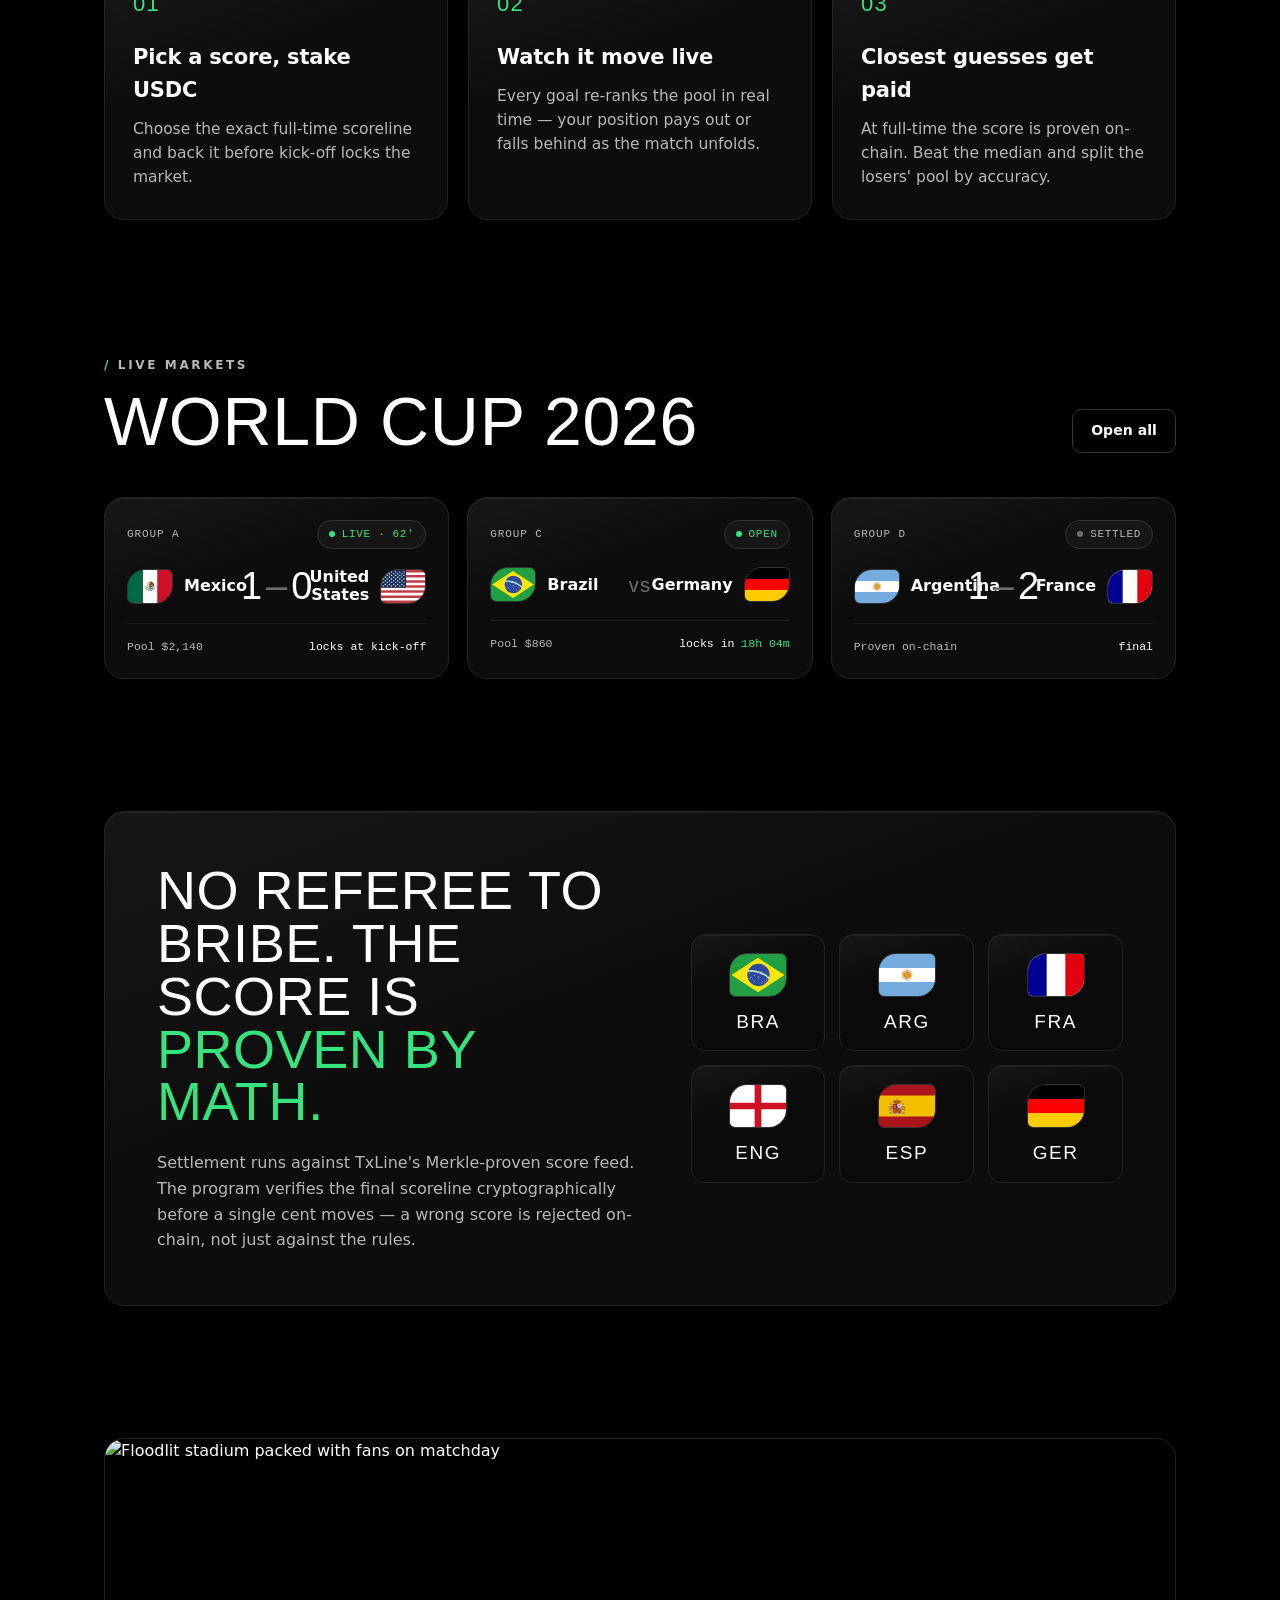
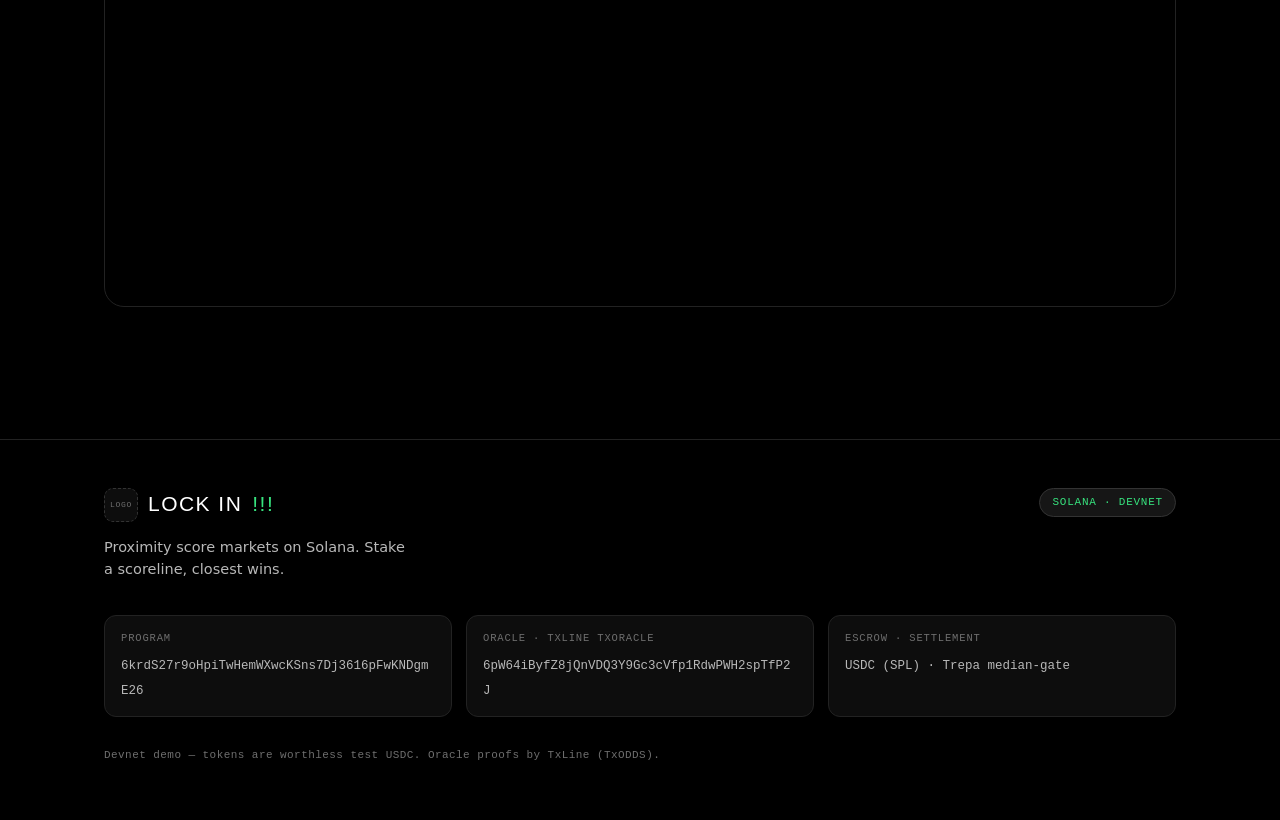
==== commit 0df4054e: "UI polish: flag-icons in diagonal-cut containers, marquee, glass cards, sim under graph - vendored f" ====
--- a/app/ui/index.html
+++ b/app/ui/index.html
@@ -32,7 +32,7 @@
   .hero-shot{width:100%;height:auto;aspect-ratio:4/5;object-fit:cover;object-position:50% 30%;border-radius:var(--radius-lg);display:block;border:1px solid var(--line);}
   .banner-shot{width:100%;height:auto;aspect-ratio:16/7;object-fit:cover;object-position:50% 42%;border-radius:var(--radius-lg);display:block;border:1px solid var(--line);}
   .hero-art .float-stat{
-    position:absolute;left:-14px;bottom:26px;background:var(--surface);
+    position:absolute;left:-14px;bottom:26px;background:linear-gradient(160deg,rgba(255,255,255,.07),rgba(255,255,255,0) 50%),var(--surface);box-shadow:inset 0 1px 0 rgba(255,255,255,.09);
     border:1px solid var(--line-2);border-radius:14px;padding:14px 18px;
   }
   .hero-art .float-stat .k{font-family:var(--mono);font-size:10.5px;letter-spacing:.08em;text-transform:uppercase;color:var(--muted);}
@@ -43,7 +43,8 @@
   /* ---------- how it works ---------- */
   .steps{display:grid;grid-template-columns:repeat(3,1fr);gap:20px;}
   @media(max-width:820px){.steps{grid-template-columns:1fr;}}
-  .step{background:var(--surface);border:1px solid var(--line);border-radius:var(--radius-lg);padding:30px 28px;}
+  .step{background:linear-gradient(160deg,rgba(255,255,255,.05),rgba(255,255,255,0) 40%),var(--surface);border:1px solid var(--line);border-radius:var(--radius-lg);box-shadow:inset 0 1px 0 rgba(255,255,255,.07);padding:30px 28px;transition:transform .22s ease,border-color .22s ease;}
+  .step:hover{transform:translateY(-4px);border-color:rgba(255,255,255,.22);}
   .step .n{font-family:var(--display);font-size:22px;color:var(--accent);letter-spacing:.06em;}
   .step h3{font-family:var(--sans);font-weight:600;font-size:21px;margin:20px 0 10px;letter-spacing:-.01em;}
   .step p{color:var(--muted);font-size:15.5px;line-height:1.55;margin:0;}
@@ -51,7 +52,8 @@
   /* ---------- proof statement + country cards ---------- */
   .proof-band{
     display:grid;grid-template-columns:1.05fr .95fr;gap:clamp(30px,5vw,56px);align-items:center;
-    background:var(--surface);border:1px solid var(--line);border-radius:var(--radius-lg);
+    background:linear-gradient(160deg,rgba(255,255,255,.04),rgba(255,255,255,0) 42%),var(--surface);border:1px solid var(--line);border-radius:var(--radius-lg);
+    box-shadow:inset 0 1px 0 rgba(255,255,255,.06);
     padding:clamp(30px,5vw,52px);
   }
   @media(max-width:820px){.proof-band{grid-template-columns:1fr;}}
@@ -64,14 +66,13 @@
   @media(max-width:520px){.nation-grid{grid-template-columns:repeat(3,1fr);gap:10px;}}
   .nation{
     display:flex;flex-direction:column;align-items:center;gap:10px;
-    background:var(--bg-2);border:1px solid var(--line);border-radius:14px;padding:18px 10px 14px;
-  }
-  .nation .flag-ph{
-    width:56px;height:56px;border-radius:12px;border:1px dashed var(--line-2);
-    background:var(--surface-2);display:flex;align-items:center;justify-content:center;
-    font-family:var(--mono);font-size:8px;letter-spacing:.06em;color:var(--muted-2);overflow:hidden;
-  }
-  .nation .flag-ph img{width:100%;height:100%;object-fit:contain;padding:6px;}
+    background:linear-gradient(160deg,rgba(255,255,255,.05),rgba(255,255,255,0) 40%),var(--bg-2);
+    border:1px solid var(--line);border-radius:14px;padding:18px 10px 14px;
+    box-shadow:inset 0 1px 0 rgba(255,255,255,.06);
+    transition:transform .22s ease,border-color .22s ease;
+  }
+  .nation:hover{transform:translateY(-4px);border-color:rgba(255,255,255,.25);}
+  .nation .flag-cut{width:58px;height:44px;}
   .nation .ncode{font-family:var(--display);font-size:19px;letter-spacing:.08em;color:var(--text);}
 
   /* section title block */
@@ -104,7 +105,7 @@
     </div>
   </div>
 
-  <div class="hero-art reveal">
+  <div class="hero-art reveal from-right">
     <img class="hero-shot" src="img/hero.jpg" alt="Footballer in a green kit reading lock in" width="1000" height="1250">
     <div class="float-stat">
       <div class="k">Settled on-chain</div>
@@ -115,9 +116,14 @@
 
 <main class="container">
 
+  <!-- ============ FLAG MARQUEE ============ -->
+  <section style="padding-top:clamp(40px,6vw,64px);" class="reveal">
+    <div class="flag-marquee" id="flagMarquee" aria-hidden="true"></div>
+  </section>
+
   <!-- ============ HOW IT WORKS ============ -->
   <section class="section" id="how">
-    <div class="section-head reveal">
+    <div class="section-head reveal from-left">
       <span class="eyebrow"><span class="tick">/</span> How it works</span>
       <h2 class="section-title">THREE STEPS,<br>ONE FINAL WHISTLE.</h2>
     </div>
@@ -142,7 +148,7 @@
 
   <!-- ============ MARKETS PREVIEW ============ -->
   <section class="section" id="markets">
-    <div class="head-row reveal">
+    <div class="head-row reveal from-left">
       <div>
         <span class="eyebrow"><span class="tick">/</span> Live markets</span>
         <h2 class="section-title">WORLD CUP 2026</h2>
@@ -157,9 +163,9 @@
           <span class="pill live"><span class="dot"></span>Live · 62'</span>
         </div>
         <div class="match-teams">
-          <div class="match-side"><span class="crest">MEX</span><span class="tname">Mexico</span></div>
+          <div class="match-side"><span class="flag-cut" style="width:46px;height:35px;"><img src="img/flag/mex.svg" alt="MEX"></span><span class="tname">Mexico</span></div>
           <div class="match-score">1<span class="sep">–</span>0</div>
-          <div class="match-side away"><span class="crest">USA</span><span class="tname">United States</span></div>
+          <div class="match-side away"><span class="flag-cut" style="width:46px;height:35px;"><img src="img/flag/usa.svg" alt="USA"></span><span class="tname">United States</span></div>
         </div>
         <div class="match-foot"><span>Pool $2,140</span><span class="countdown">locks at kick-off</span></div>
       </a>
@@ -170,9 +176,9 @@
           <span class="pill open"><span class="dot"></span>Open</span>
         </div>
         <div class="match-teams">
-          <div class="match-side"><span class="crest">BRA</span><span class="tname">Brazil</span></div>
+          <div class="match-side"><span class="flag-cut" style="width:46px;height:35px;"><img src="img/flag/bra.svg" alt="BRA"></span><span class="tname">Brazil</span></div>
           <div class="match-score tbd">vs</div>
-          <div class="match-side away"><span class="crest">GER</span><span class="tname">Germany</span></div>
+          <div class="match-side away"><span class="flag-cut" style="width:46px;height:35px;"><img src="img/flag/ger.svg" alt="GER"></span><span class="tname">Germany</span></div>
         </div>
         <div class="match-foot"><span>Pool $860</span><span class="countdown">locks in <b data-countdown="+18h">18h 04m</b></span></div>
       </a>
@@ -183,9 +189,9 @@
           <span class="pill settled"><span class="dot"></span>Settled</span>
         </div>
         <div class="match-teams">
-          <div class="match-side"><span class="crest">ARG</span><span class="tname">Argentina</span></div>
+          <div class="match-side"><span class="flag-cut" style="width:46px;height:35px;"><img src="img/flag/arg.svg" alt="ARG"></span><span class="tname">Argentina</span></div>
           <div class="match-score">1<span class="sep">–</span>2</div>
-          <div class="match-side away"><span class="crest">FRA</span><span class="tname">France</span></div>
+          <div class="match-side away"><span class="flag-cut" style="width:46px;height:35px;"><img src="img/flag/fra.svg" alt="FRA"></span><span class="tname">France</span></div>
         </div>
         <div class="match-foot"><span>Proven on-chain</span><span class="countdown">final</span></div>
       </a>
@@ -200,14 +206,14 @@
         <div class="big">NO REFEREE TO BRIBE. THE SCORE IS <em>PROVEN BY MATH.</em></div>
         <p>Settlement runs against TxLine's Merkle-proven score feed. The program verifies the final scoreline cryptographically before a single cent moves — a wrong score is rejected on-chain, not just against the rules.</p>
       </div>
-      <!-- country logo placeholders — drop img/flag/<code>.png (bra.png, arg.png, …) -->
+      <!-- flags in the signature diagonal cut — img/flag/<code>.svg (flag-icons, vendored) -->
       <div class="nation-grid">
-        <div class="nation"><span class="flag-ph"><img src="img/flag/bra.png" alt="" onerror="this.replaceWith('LOGO')"></span><span class="ncode">BRA</span></div>
-        <div class="nation"><span class="flag-ph"><img src="img/flag/arg.png" alt="" onerror="this.replaceWith('LOGO')"></span><span class="ncode">ARG</span></div>
-        <div class="nation"><span class="flag-ph"><img src="img/flag/fra.png" alt="" onerror="this.replaceWith('LOGO')"></span><span class="ncode">FRA</span></div>
-        <div class="nation"><span class="flag-ph"><img src="img/flag/eng.png" alt="" onerror="this.replaceWith('LOGO')"></span><span class="ncode">ENG</span></div>
-        <div class="nation"><span class="flag-ph"><img src="img/flag/esp.png" alt="" onerror="this.replaceWith('LOGO')"></span><span class="ncode">ESP</span></div>
-        <div class="nation"><span class="flag-ph"><img src="img/flag/ger.png" alt="" onerror="this.replaceWith('LOGO')"></span><span class="ncode">GER</span></div>
+        <div class="nation reveal zoom"><span class="flag-cut"><img src="img/flag/bra.svg" alt="Brazil"></span><span class="ncode">BRA</span></div>
+        <div class="nation reveal zoom"><span class="flag-cut"><img src="img/flag/arg.svg" alt="Argentina"></span><span class="ncode">ARG</span></div>
+        <div class="nation reveal zoom"><span class="flag-cut"><img src="img/flag/fra.svg" alt="France"></span><span class="ncode">FRA</span></div>
+        <div class="nation reveal zoom"><span class="flag-cut"><img src="img/flag/eng.svg" alt="England"></span><span class="ncode">ENG</span></div>
+        <div class="nation reveal zoom"><span class="flag-cut"><img src="img/flag/esp.svg" alt="Spain"></span><span class="ncode">ESP</span></div>
+        <div class="nation reveal zoom"><span class="flag-cut"><img src="img/flag/ger.svg" alt="Germany"></span><span class="ncode">GER</span></div>
       </div>
     </div>
   </section>
@@ -253,7 +259,13 @@
   /* scroll reveal (progressive enhancement) */
   document.documentElement.classList.add('has-js');
   const io=new IntersectionObserver((es)=>{es.forEach(e=>{if(e.isIntersecting){e.target.classList.add('in');io.unobserve(e.target);}});},{threshold:.12,rootMargin:'0px 0px -8% 0px'});
-  document.querySelectorAll('.reveal').forEach((el,i)=>{el.style.transitionDelay=(i%3*70)+'ms';io.observe(el);});
+  document.querySelectorAll('.reveal').forEach((el,i)=>{el.style.transitionDelay=(i%3*80)+'ms';io.observe(el);});
+
+  /* flag marquee — the 12 nations, doubled for a seamless loop */
+  const NATIONS=['bra','arg','fra','eng','esp','ger','por','ned','ita','mex','usa','jpn'];
+  const item=c=>`<div class="flag-item"><span class="flag-cut"><img src="img/flag/${c}.svg" alt="" loading="lazy"></span><span class="fcode">${c.toUpperCase()}</span></div>`;
+  document.getElementById('flagMarquee').innerHTML=
+    `<div class="flag-track">${NATIONS.map(item).join('')+NATIONS.map(item).join('')}</div>`;
 </script>
 </body>
 </html>
--- a/app/ui/style.css
+++ b/app/ui/style.css
@@ -110,9 +110,11 @@
 .section-head{max-width:640px;margin-bottom:44px;}
 .section-head p{color:var(--muted);font-size:16.5px;margin:16px 0 0;}
 
-/* ---------- generic card ---------- */
+/* ---------- generic card (flat glass: edge-light, no glow) ---------- */
 .card{
-  background:var(--surface);border:1px solid var(--line);border-radius:var(--radius-lg);
+  background:linear-gradient(160deg,rgba(255,255,255,.045),rgba(255,255,255,0) 38%),var(--surface);
+  border:1px solid var(--line);border-radius:var(--radius-lg);
+  box-shadow:inset 0 1px 0 rgba(255,255,255,.07),inset -1px 0 0 rgba(255,255,255,.02);
   padding:26px;transition:border-color .18s ease,transform .18s ease;
 }
 
@@ -130,25 +132,37 @@
 .ph.hero-img{aspect-ratio:4/5;width:100%;}
 .ph.banner{aspect-ratio:16/5;width:100%;}
 
-/* team crest placeholder — clean monogram, no emoji */
+/* team crest — flag clipped with diagonally-opposed rounded corners (the signature cut) */
 .crest{
   display:inline-flex;align-items:center;justify-content:center;
-  width:46px;height:46px;border-radius:11px;border:1px solid var(--line-2);
-  background:var(--surface-2);font-family:var(--display);font-size:19px;
+  width:46px;height:46px;border-radius:18px 6px 18px 6px;border:1px solid var(--line-2);
+  background:linear-gradient(150deg,rgba(255,255,255,.06),rgba(255,255,255,0) 45%),var(--surface-2);
+  box-shadow:inset 0 1px 0 rgba(255,255,255,.08);
+  font-family:var(--display);font-size:19px;
   letter-spacing:.02em;color:var(--text);flex-shrink:0;
 }
-.crest.lg{width:60px;height:60px;font-size:25px;border-radius:14px;}
+.crest.lg{width:60px;height:60px;font-size:25px;border-radius:24px 8px 24px 8px;}
+
+/* the flag itself fills the cut container edge-to-edge */
+.crest .crest-logo,.flag-cut img{width:100%;height:100%;object-fit:cover;}
+.flag-cut{
+  display:inline-block;overflow:hidden;flex-shrink:0;
+  border-radius:18px 6px 18px 6px;border:1px solid var(--line-2);
+  box-shadow:inset 0 1px 0 rgba(255,255,255,.1);
+}
 
 /* ---------- match card ---------- */
 .match-grid{display:grid;grid-template-columns:repeat(3,minmax(0,1fr));gap:18px;}
 @media(max-width:820px){.match-grid{grid-template-columns:1fr;}}
 
 .match{
-  background:var(--surface);border:1px solid var(--line);border-radius:var(--radius-lg);
+  background:linear-gradient(160deg,rgba(255,255,255,.045),rgba(255,255,255,0) 38%),var(--surface);
+  border:1px solid var(--line);border-radius:var(--radius-lg);
+  box-shadow:inset 0 1px 0 rgba(255,255,255,.07);
   padding:22px;cursor:pointer;display:flex;flex-direction:column;gap:18px;
   transition:border-color .18s ease,transform .18s ease,background .18s ease;
 }
-.match:hover{border-color:var(--line-2);transform:translateY(-3px);}
+.match:hover{border-color:rgba(255,255,255,.28);transform:translateY(-3px);}
 .match.is-selected{border-color:var(--accent-line);background:var(--bg-2);}
 .match-top{display:flex;align-items:center;justify-content:space-between;}
 .match-comp{font-family:var(--mono);font-size:11px;letter-spacing:.08em;text-transform:uppercase;color:var(--muted);}
@@ -172,9 +186,9 @@
   padding:5px 11px;border-radius:20px;border:1px solid var(--line-2);color:var(--muted);background:var(--surface-2);
 }
 .pill .dot{width:6px;height:6px;border-radius:50%;background:var(--muted);}
-.pill.live{color:var(--accent);border-color:var(--accent-line);background:var(--accent-dim);}
+.pill.live{color:var(--accent);border-color:var(--line-2);background:var(--surface-2);}
 .pill.live .dot{background:var(--accent);animation:blink 1.5s ease-in-out infinite;}
-.pill.open{color:var(--accent);border-color:var(--accent-line);background:var(--accent-dim);}
+.pill.open{color:var(--accent);border-color:var(--line-2);background:var(--surface-2);}
 .pill.open .dot{background:var(--accent);}
 .pill.settled{color:var(--muted);}
 .pill.settled .dot{background:var(--muted-2);}
@@ -191,7 +205,7 @@
 .footer .logo{font-size:21px;}
 .footer .net-pill{
   font-family:var(--mono);font-size:11px;letter-spacing:.07em;color:var(--accent);
-  background:var(--accent-dim);border:1px solid var(--accent-line);padding:5px 12px;border-radius:20px;text-transform:uppercase;
+  background:var(--surface-2);border:1px solid var(--line-2);padding:5px 12px;border-radius:20px;text-transform:uppercase;
 }
 .chain-refs{display:grid;grid-template-columns:repeat(auto-fit,minmax(230px,1fr));gap:14px;}
 .chain-ref{background:var(--surface);border:1px solid var(--line);border-radius:12px;padding:14px 16px;}
@@ -201,9 +215,32 @@
 .footer-legal{margin-top:30px;font-family:var(--mono);font-size:11px;color:var(--muted-2);letter-spacing:.04em;}
 
 /* ---------- scroll reveal (progressive enhancement: visible without JS) ---------- */
-.reveal{transition:opacity .7s ease,transform .7s cubic-bezier(.2,.8,.2,1);}
-html.has-js .reveal{opacity:0;transform:translateY(18px);}
+.reveal{transition:opacity .8s ease,transform .8s cubic-bezier(.2,.8,.2,1);}
+html.has-js .reveal{opacity:0;transform:translateY(22px);}
 html.has-js .reveal.in{opacity:1;transform:none;}
+/* variants for a livelier landing page */
+html.has-js .reveal.from-left{transform:translateX(-26px);}
+html.has-js .reveal.from-right{transform:translateX(26px);}
+html.has-js .reveal.zoom{transform:scale(.96);}
+html.has-js .reveal.in{transform:none;}
+
+/* ---------- flag marquee (landing page) ---------- */
+.flag-marquee{overflow:hidden;position:relative;padding:6px 0;
+  -webkit-mask-image:linear-gradient(90deg,transparent,#000 12%,#000 88%,transparent);
+  mask-image:linear-gradient(90deg,transparent,#000 12%,#000 88%,transparent);}
+.flag-track{display:flex;gap:34px;width:max-content;animation:marquee 36s linear infinite;}
+.flag-marquee:hover .flag-track{animation-play-state:paused;}
+@keyframes marquee{from{transform:translateX(0);}to{transform:translateX(-50%);}}
+.flag-item{display:flex;flex-direction:column;align-items:center;gap:9px;flex-shrink:0;}
+.flag-item .flag-cut{width:64px;height:48px;transition:transform .25s ease;}
+.flag-item:hover .flag-cut{transform:translateY(-4px) rotate(-2deg);}
+.flag-item .fcode{font-family:var(--display);font-size:15px;letter-spacing:.1em;color:var(--muted);}
+
+/* ---------- USDC logo (usdc.png swaps in; $ shows until uploaded) ---------- */
+.usdc-ico{display:inline-flex;align-items:center;justify-content:center;vertical-align:middle;
+  width:1.05em;height:1.05em;border-radius:50%;overflow:hidden;background:var(--surface-2);
+  font-family:var(--mono);font-size:.72em;color:var(--muted);}
+.usdc-ico img{width:100%;height:100%;object-fit:contain;}
 
 @media(prefers-reduced-motion:reduce){
   *{animation:none!important;scroll-behavior:auto!important;}
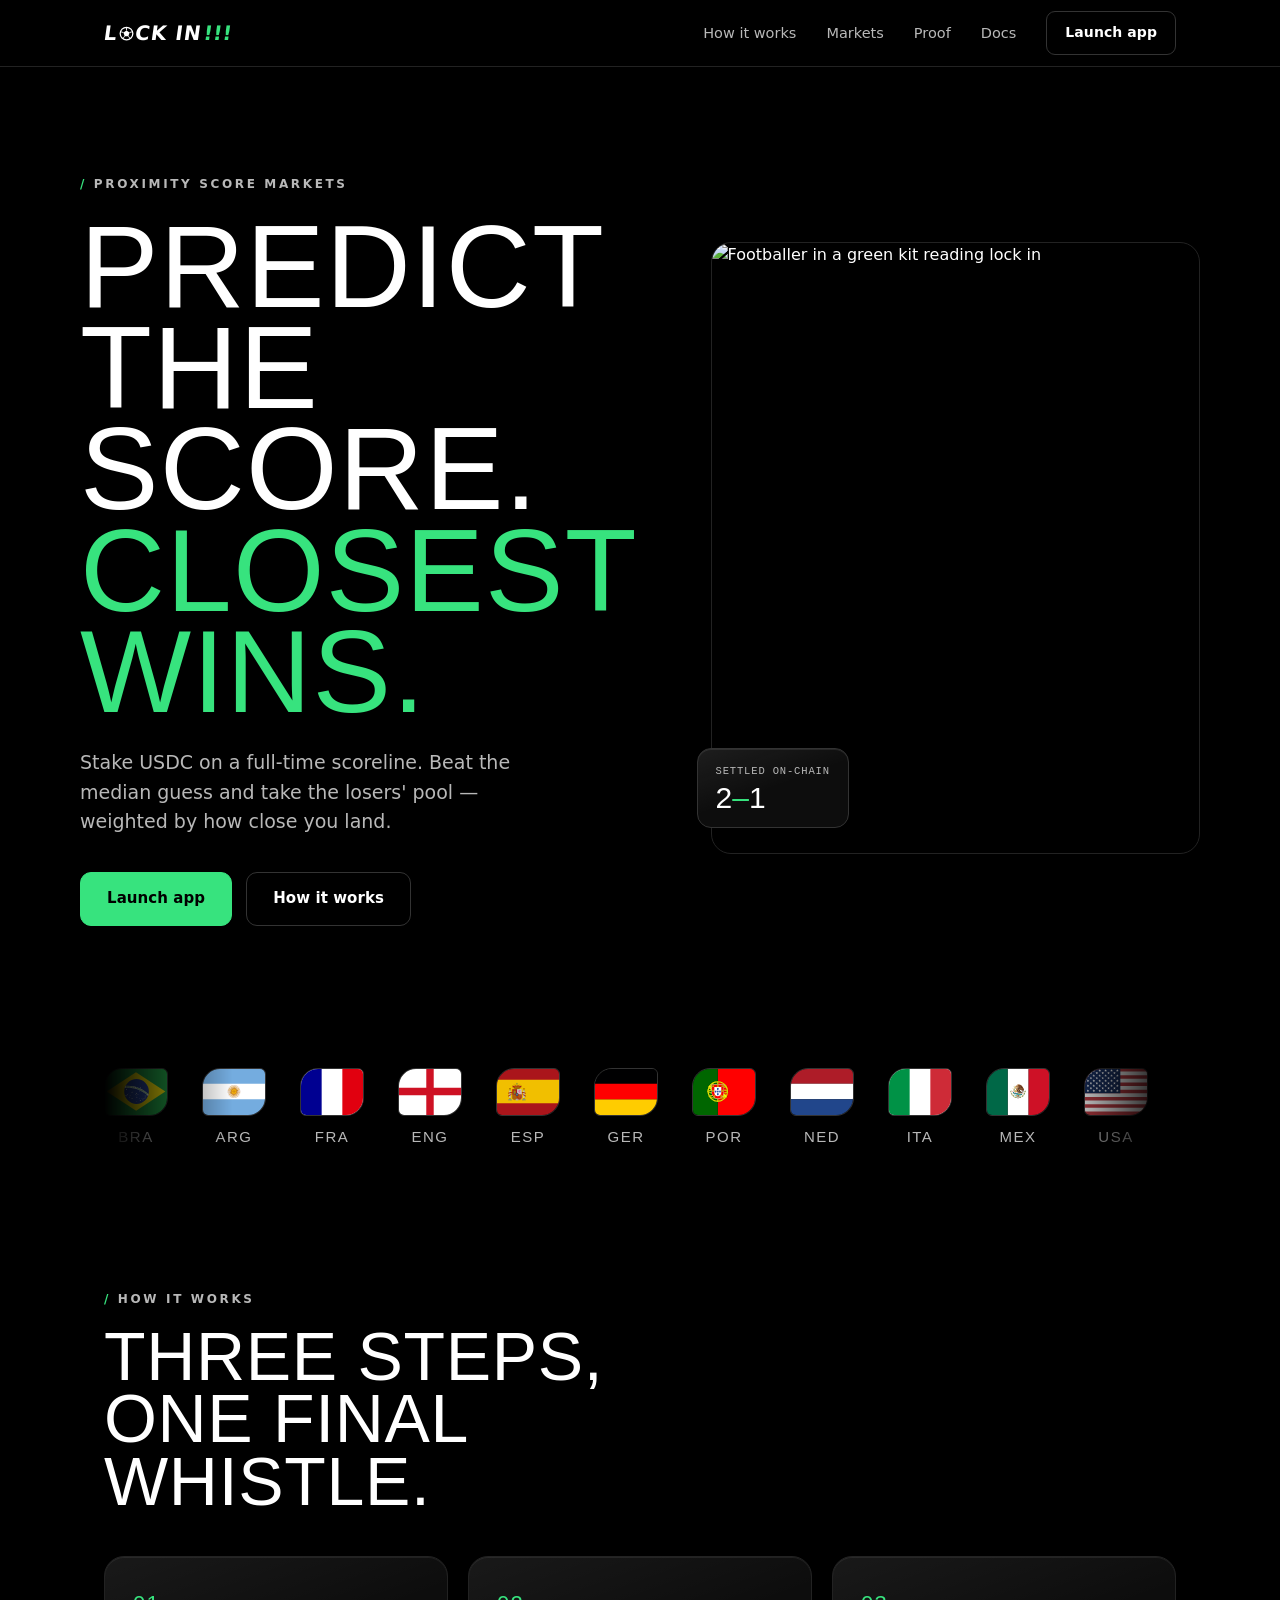
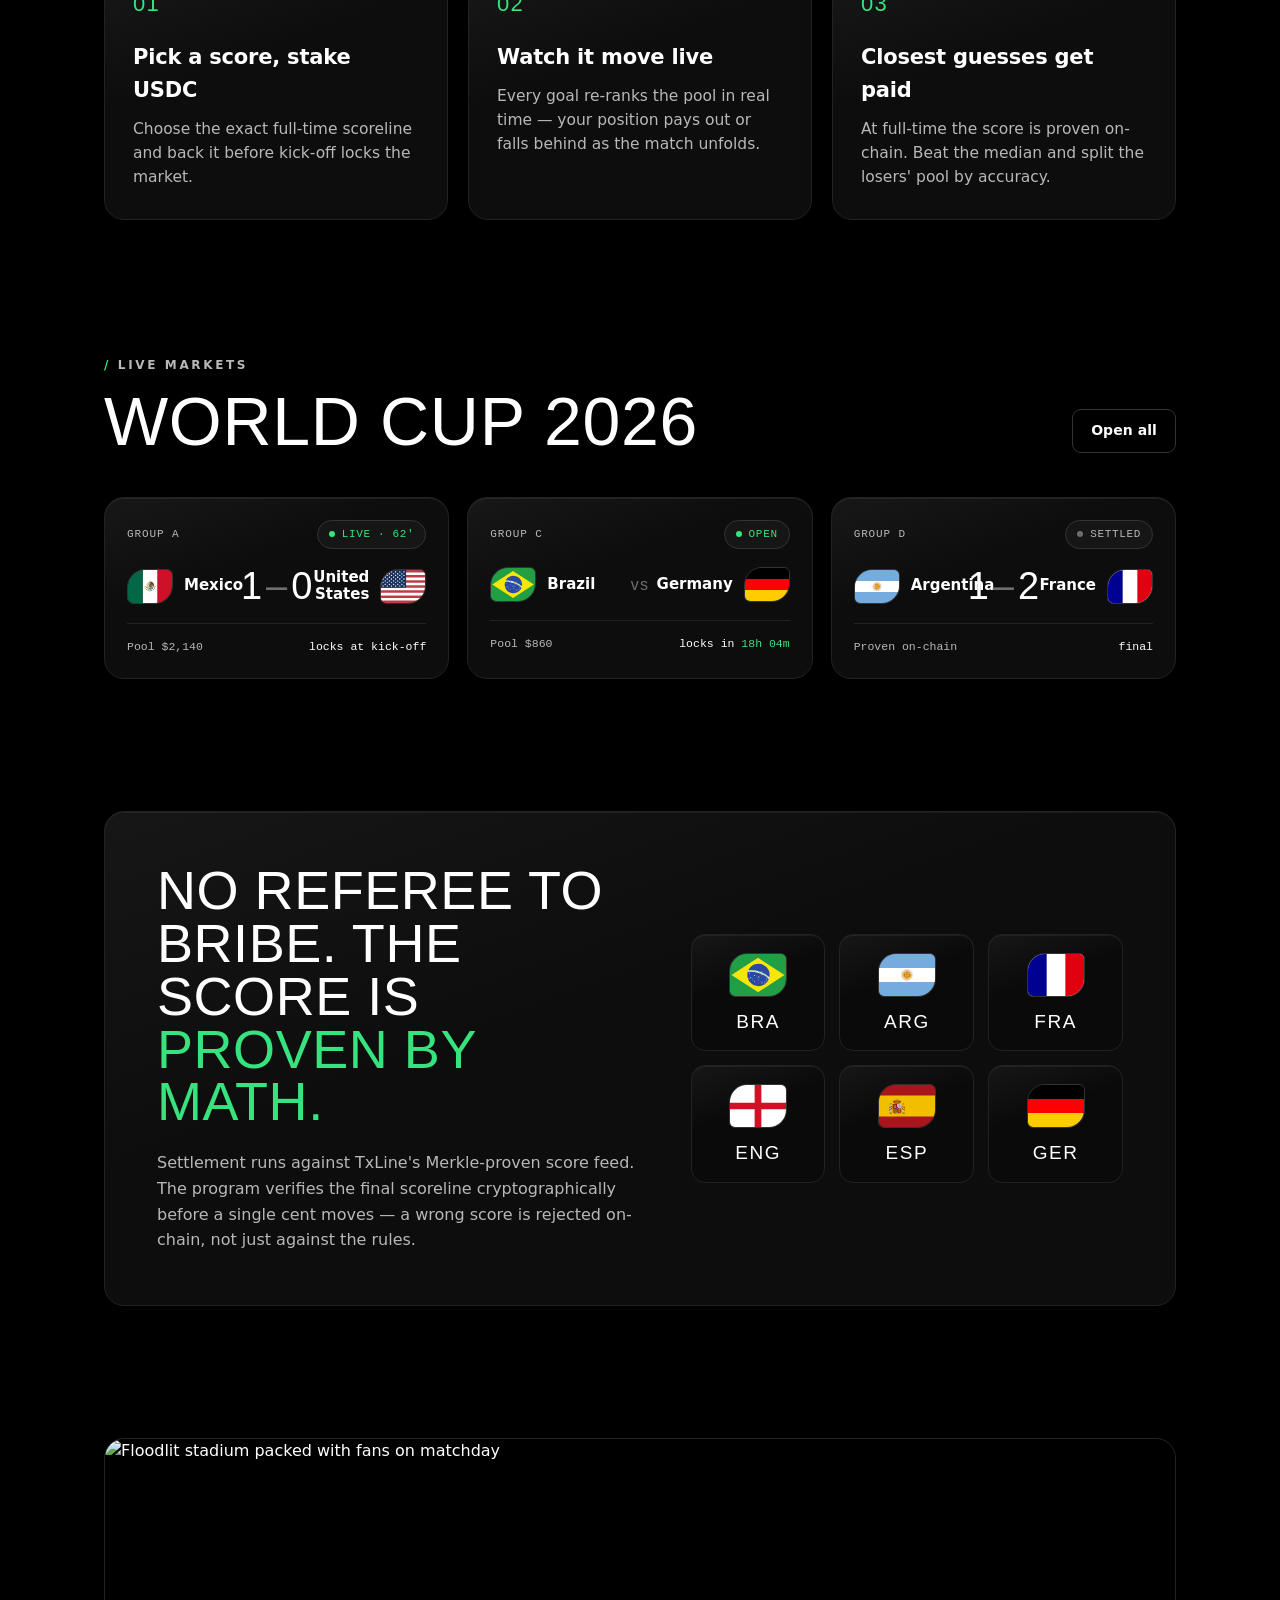
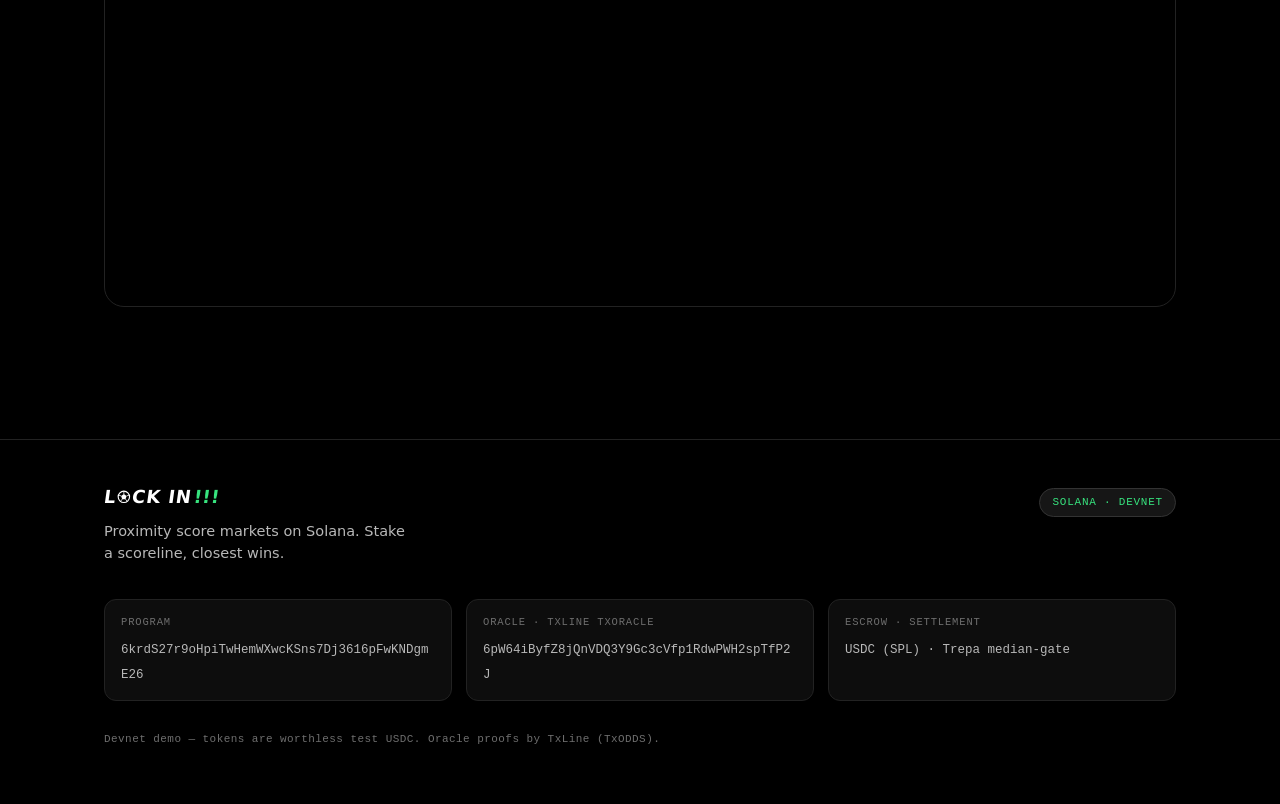
==== commit 9fa96cee: "brand: replace logo placeholder with type-only wordmark, football for the O Drops the dashed img/log" ====
--- a/app/ui/index.html
+++ b/app/ui/index.html
@@ -83,11 +83,12 @@
 
 <nav class="nav">
   <div class="container nav-inner">
-    <a href="index.html" class="logo"><span class="logo-mark"><img src="img/logo.png" alt="" onerror="this.replaceWith('LOGO')"></span>LOCK&nbsp;IN<span class="bang">!!!</span></a>
+    <a href="index.html" class="logo" aria-label="Lock In — home"><span class="wordmark" aria-hidden="true">L<span class="ball-o"><svg viewBox="0 0 24 24" fill="none" aria-hidden="true"><circle cx="12" cy="12" r="10" stroke="currentColor" stroke-width="2"/><path d="M12.00 7.00L16.76 10.45L14.94 16.05L9.06 16.05L7.24 10.45Z" fill="currentColor"/><path d="M12.00 7.00L12.00 2.00M16.76 10.45L21.51 8.91M14.94 16.05L17.88 20.09M9.06 16.05L6.12 20.09M7.24 10.45L2.49 8.91" stroke="currentColor" stroke-width="1.4"/></svg></span>CK&nbsp;IN<span class="bang">!!!</span></span></a>
     <div class="nav-links">
       <a href="#how">How it works</a>
       <a href="#markets">Markets</a>
       <a href="#proof">Proof</a>
+      <a href="docs.html">Docs</a>
       <a class="btn ghost sm" href="app.html">Launch app</a>
     </div>
   </div>
@@ -230,7 +231,7 @@
   <div class="container">
     <div class="footer-top">
       <div>
-        <div class="logo"><span class="logo-mark"><img src="img/logo.png" alt="" onerror="this.replaceWith('LOGO')"></span>LOCK&nbsp;IN<span class="bang">!!!</span></div>
+        <div class="logo" aria-label="Lock In"><span class="wordmark" aria-hidden="true">L<span class="ball-o"><svg viewBox="0 0 24 24" fill="none" aria-hidden="true"><circle cx="12" cy="12" r="10" stroke="currentColor" stroke-width="2"/><path d="M12.00 7.00L16.76 10.45L14.94 16.05L9.06 16.05L7.24 10.45Z" fill="currentColor"/><path d="M12.00 7.00L12.00 2.00M16.76 10.45L21.51 8.91M14.94 16.05L17.88 20.09M9.06 16.05L6.12 20.09M7.24 10.45L2.49 8.91" stroke="currentColor" stroke-width="1.4"/></svg></span>CK&nbsp;IN<span class="bang">!!!</span></span></div>
         <p style="color:var(--muted);font-size:14.5px;max-width:34ch;margin:14px 0 0;">Proximity score markets on Solana. Stake a scoreline, closest wins.</p>
       </div>
       <span class="net-pill">Solana · Devnet</span>
--- a/app/ui/style.css
+++ b/app/ui/style.css
@@ -74,16 +74,17 @@
   border-bottom:1px solid var(--line);
 }
 .nav-inner{display:flex;align-items:center;justify-content:space-between;height:66px;}
-.logo{display:flex;align-items:center;gap:10px;font-family:var(--display);font-size:23px;letter-spacing:.07em;color:var(--text);}
-.logo .bang{color:var(--accent);}
-/* logo placeholder — drop img/logo.png and it replaces the LOGO box automatically */
-.logo-mark{
-  display:inline-flex;align-items:center;justify-content:center;flex-shrink:0;
-  width:34px;height:34px;border-radius:9px;border:1px dashed var(--line-2);
-  background:var(--surface);font-family:var(--mono);font-size:8px;letter-spacing:.08em;
-  color:var(--muted-2);overflow:hidden;
-}
-.logo-mark img{width:100%;height:100%;object-fit:contain;}
+/* ---------- wordmark: type-only logo, football stands in for the O ---------- */
+.logo{display:flex;align-items:center;color:var(--text);}
+.wordmark{
+  display:inline-block;font-family:var(--sans);font-weight:700;font-size:20px;
+  letter-spacing:.05em;text-transform:uppercase;line-height:1;white-space:nowrap;
+  transform:skewX(-8deg);
+}
+.wordmark .bang{color:var(--accent);margin-left:2px;letter-spacing:.02em;}
+.ball-o{display:inline-block;width:.76em;height:.76em;vertical-align:-.05em;margin:0 .06em;color:var(--text);transform:skewX(8deg);}
+.ball-o svg{display:block;width:100%;height:100%;transition:transform .6s cubic-bezier(.2,.8,.2,1);}
+.logo:hover .ball-o svg{transform:rotate(180deg);}
 .nav-links{display:flex;align-items:center;gap:30px;font-size:14.5px;font-weight:500;}
 .nav-links a{color:var(--muted);transition:color .16s;}
 .nav-links a:hover{color:var(--text);}
@@ -166,16 +167,16 @@
 .match.is-selected{border-color:var(--accent-line);background:var(--bg-2);}
 .match-top{display:flex;align-items:center;justify-content:space-between;}
 .match-comp{font-family:var(--mono);font-size:11px;letter-spacing:.08em;text-transform:uppercase;color:var(--muted);}
-.match-teams{display:flex;align-items:center;gap:16px;}
+.match-teams{display:flex;align-items:center;gap:12px;}
 .match-side{display:flex;align-items:center;gap:11px;flex:1;min-width:0;}
 .match-side.away{flex-direction:row-reverse;text-align:right;}
-.match-side .tname{font-family:var(--sans);font-weight:600;font-size:16px;line-height:1.1;}
+.match-side .tname{font-family:var(--sans);font-weight:600;font-size:15px;line-height:1.15;overflow-wrap:break-word;}
 .match-score{
   font-family:var(--display);font-size:38px;line-height:1;color:var(--text);
   min-width:66px;text-align:center;
 }
 .match-score .sep{color:var(--muted-2);margin:0 4px;}
-.match-score.tbd{font-size:20px;color:var(--muted-2);letter-spacing:.06em;}
+.match-score.tbd{font-size:16px;color:var(--muted-2);letter-spacing:.08em;min-width:44px;}
 .match-foot{display:flex;align-items:center;justify-content:space-between;
   border-top:1px solid var(--line);padding-top:14px;font-family:var(--mono);font-size:11.5px;color:var(--muted);}
 
@@ -202,7 +203,7 @@
 /* ---------- footer ---------- */
 .footer{border-top:1px solid var(--line);margin-top:var(--gap-section);padding:48px 0 56px;}
 .footer-top{display:flex;justify-content:space-between;flex-wrap:wrap;gap:24px;align-items:flex-start;margin-bottom:34px;}
-.footer .logo{font-size:21px;}
+.footer .wordmark{font-size:18px;}
 .footer .net-pill{
   font-family:var(--mono);font-size:11px;letter-spacing:.07em;color:var(--accent);
   background:var(--surface-2);border:1px solid var(--line-2);padding:5px 12px;border-radius:20px;text-transform:uppercase;
@@ -237,9 +238,9 @@
 .flag-item .fcode{font-family:var(--display);font-size:15px;letter-spacing:.1em;color:var(--muted);}
 
 /* ---------- USDC logo (usdc.png swaps in; $ shows until uploaded) ---------- */
-.usdc-ico{display:inline-flex;align-items:center;justify-content:center;vertical-align:middle;
-  width:1.05em;height:1.05em;border-radius:50%;overflow:hidden;background:var(--surface-2);
-  font-family:var(--mono);font-size:.72em;color:var(--muted);}
+.usdc-ico{display:inline-flex;align-items:center;justify-content:center;vertical-align:-3px;
+  width:20px;height:20px;border-radius:50%;overflow:hidden;background:var(--surface-2);
+  font-family:var(--mono);font-size:11px;color:var(--muted);}
 .usdc-ico img{width:100%;height:100%;object-fit:contain;}
 
 @media(prefers-reduced-motion:reduce){
